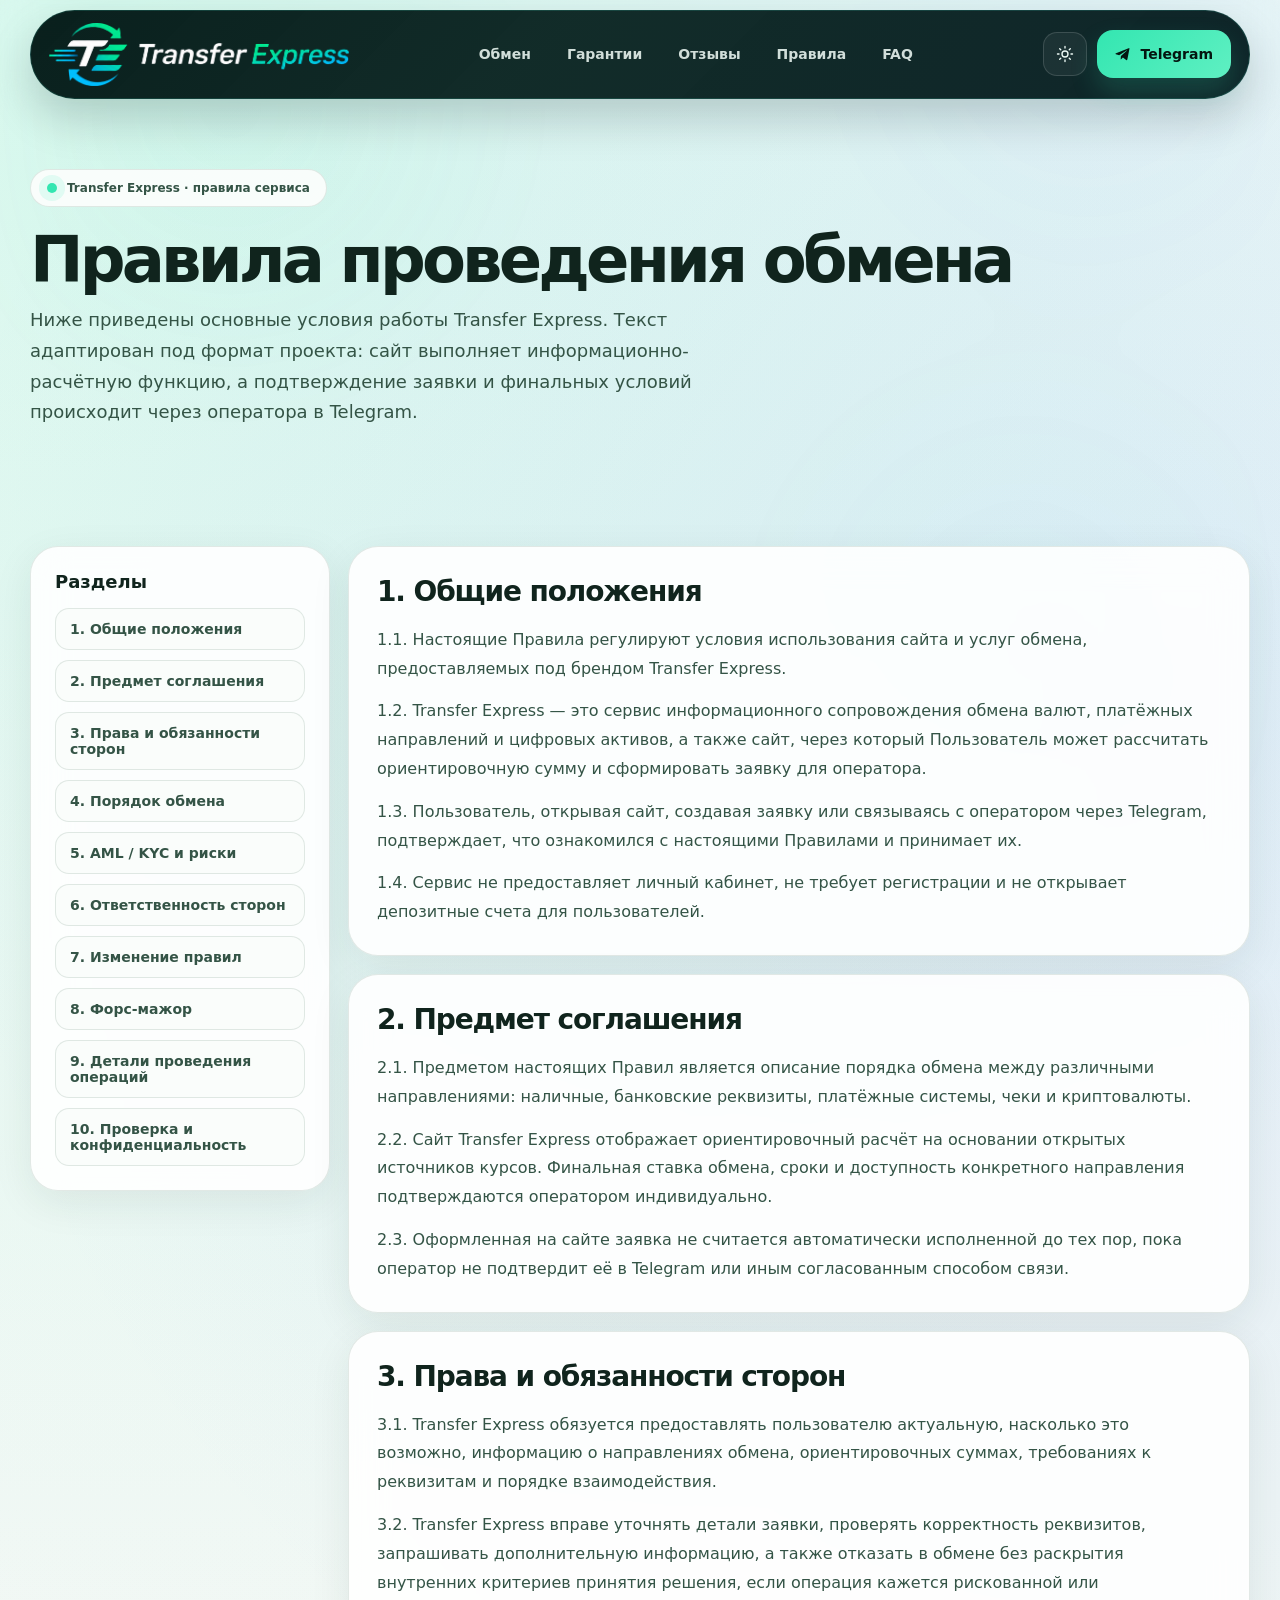
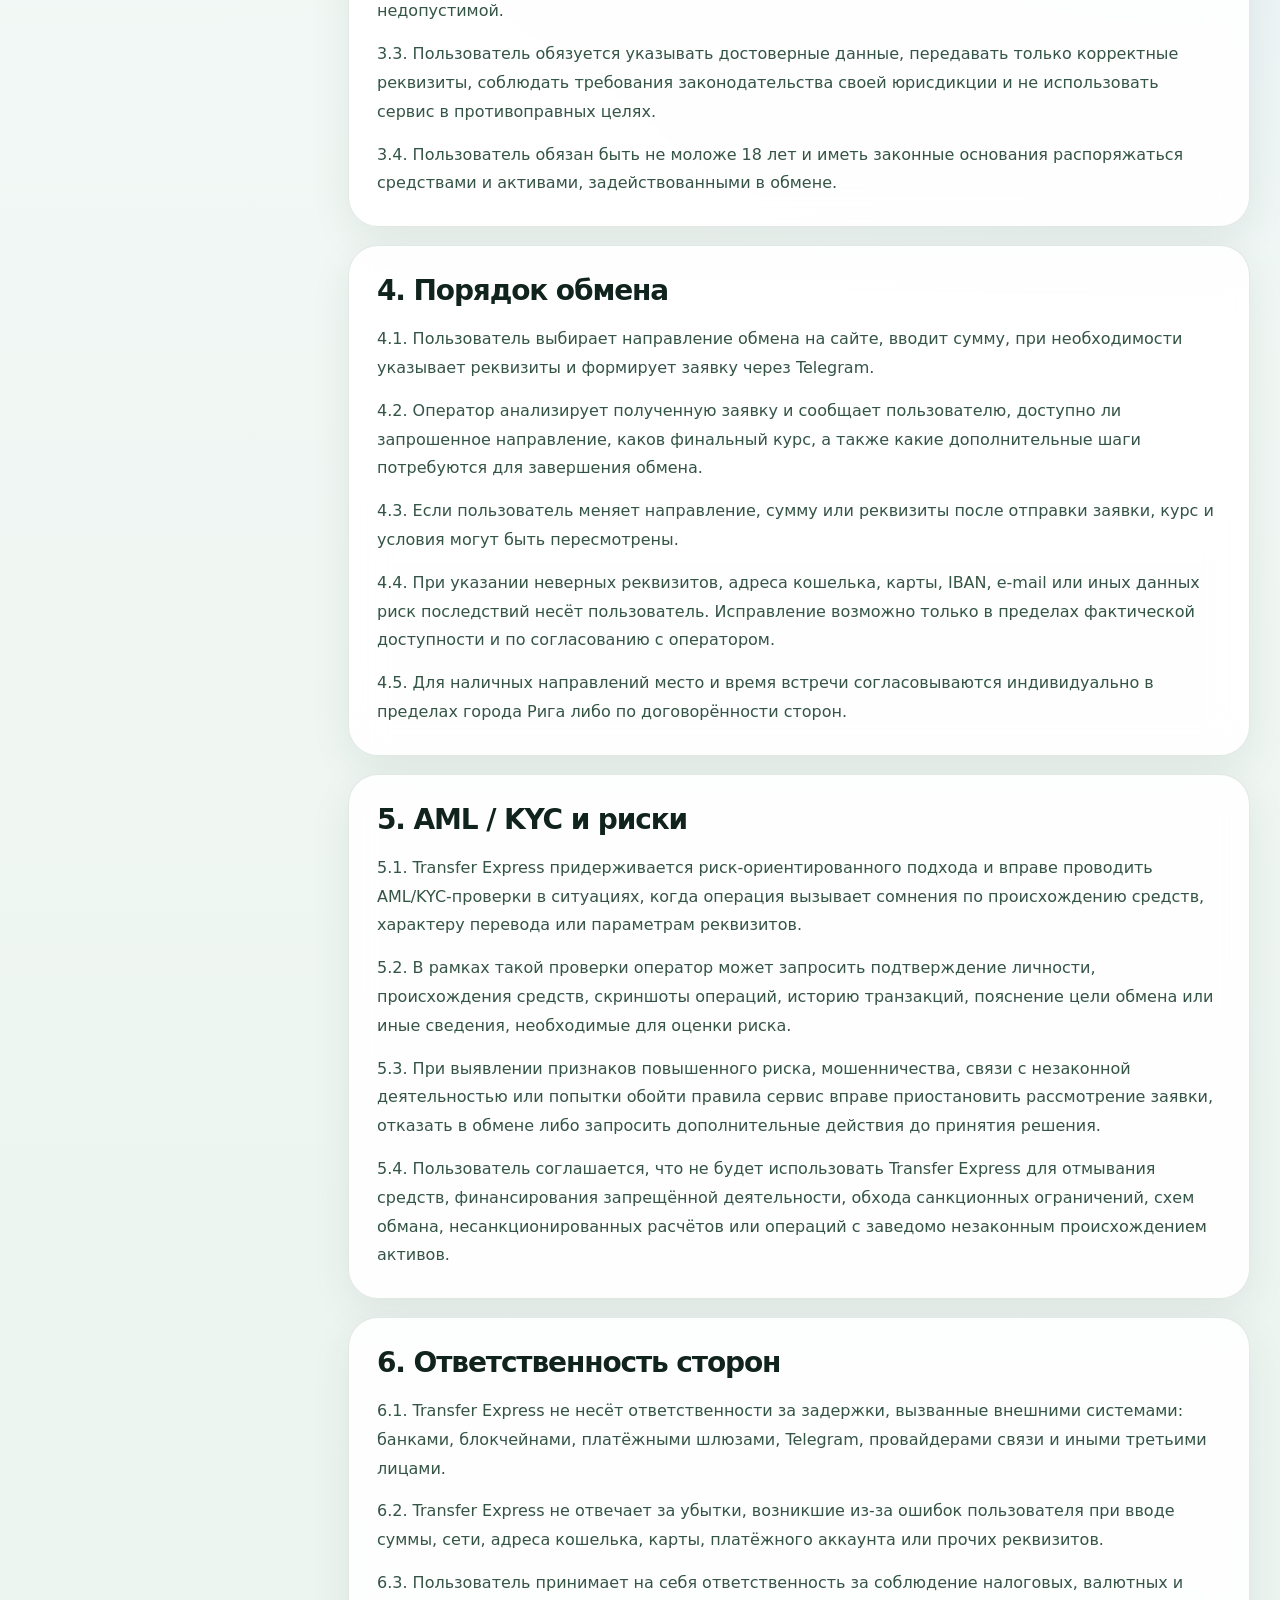
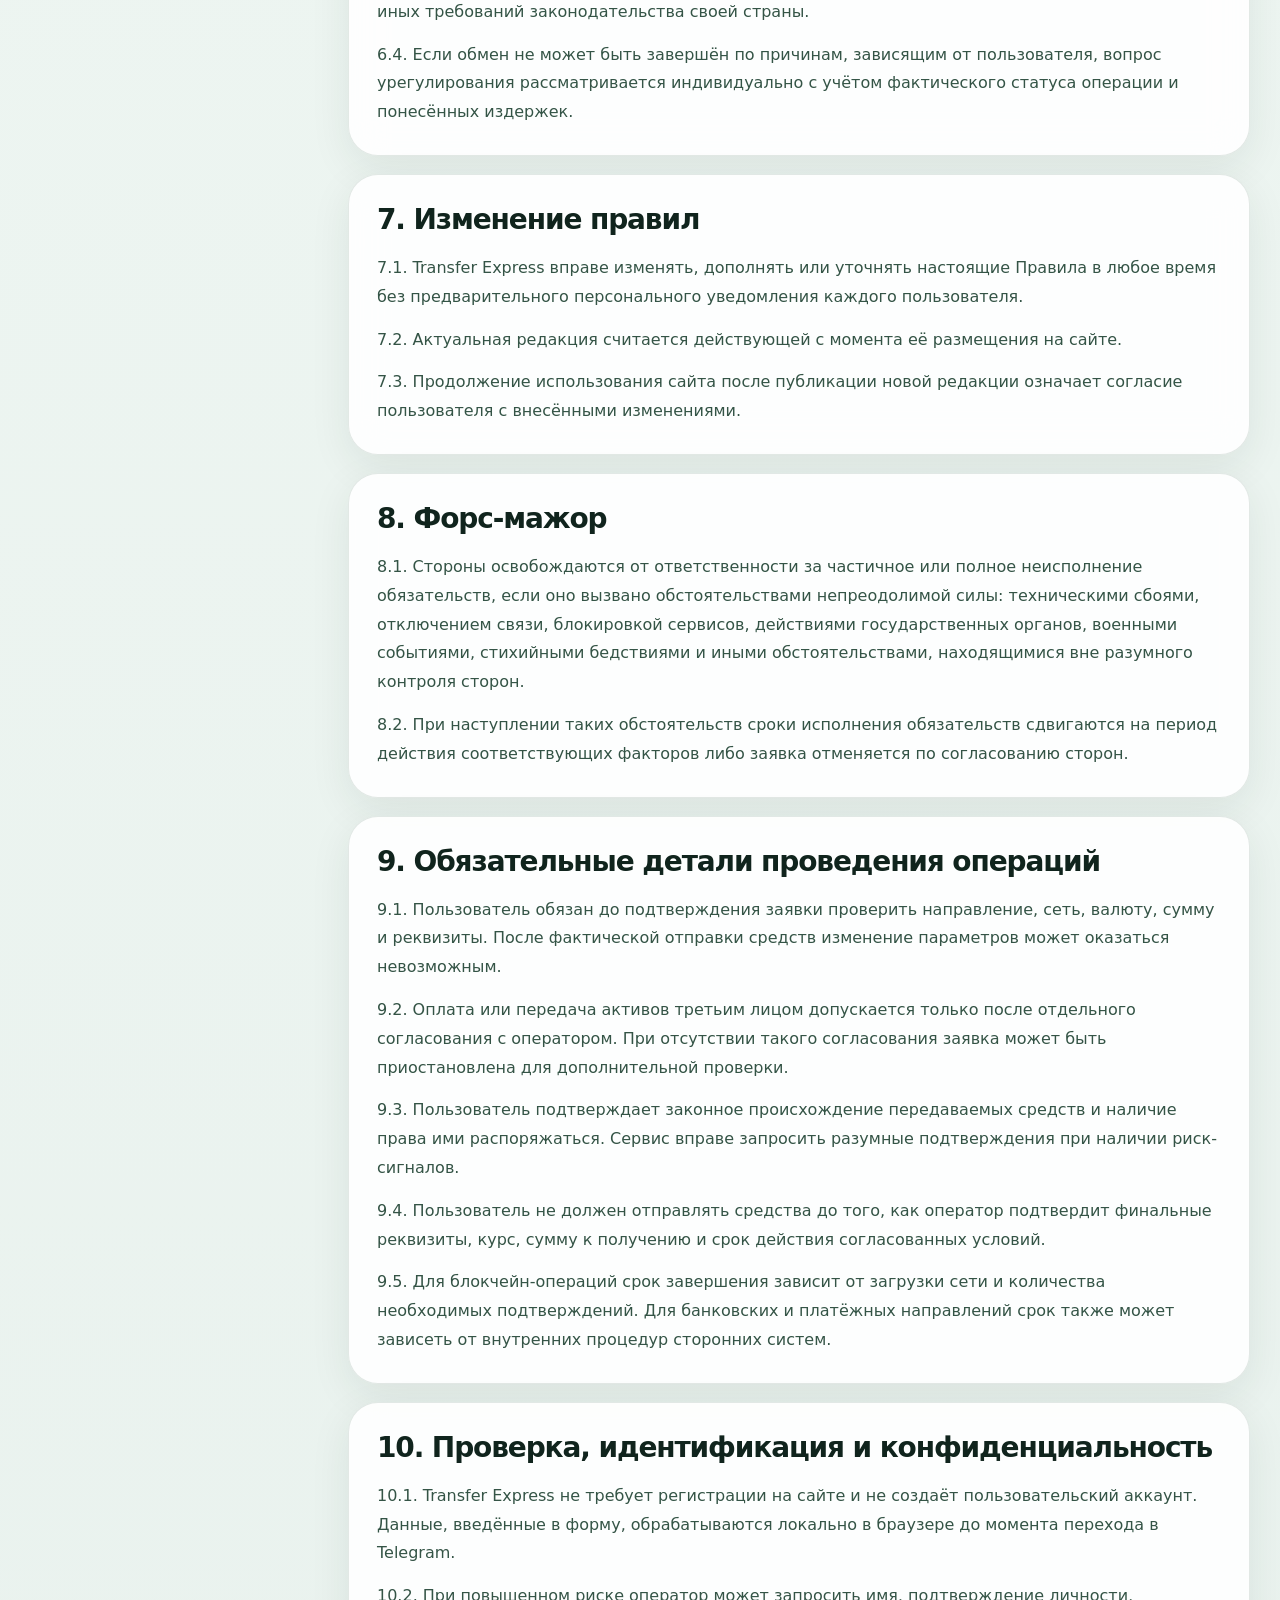
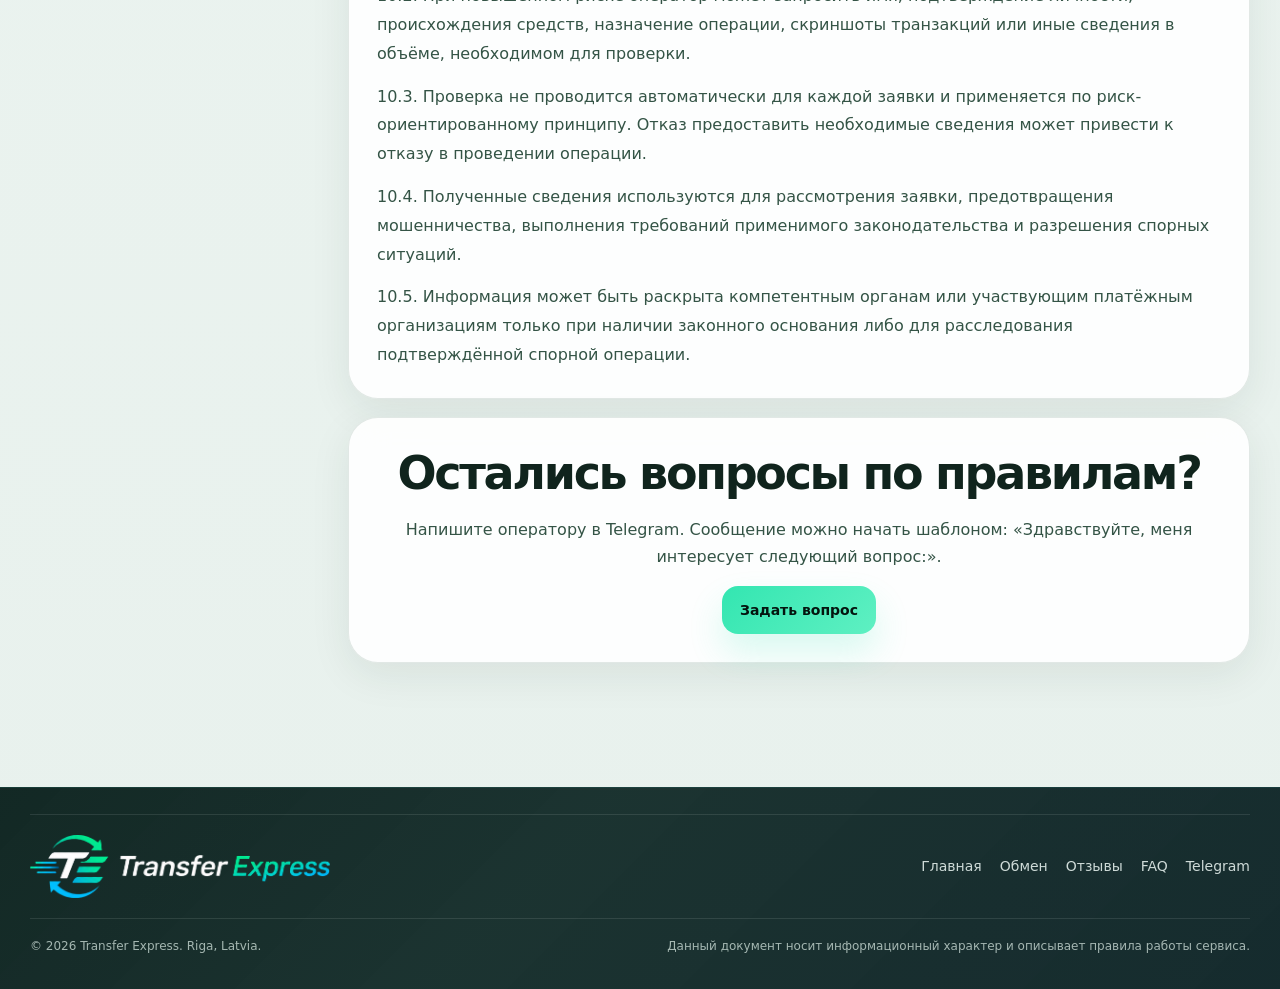
==== rules.html @ 0c38a1c6 "Add files via upload" ====
<!doctype html>
<html lang="ru" data-theme="dark">
<head>
  <meta charset="utf-8">
  <meta name="viewport" content="width=device-width, initial-scale=1, viewport-fit=cover">
  <meta name="theme-color" content="#08140f">
  <meta name="description" content="Правила сервиса Transfer Express — порядок обмена, права и обязанности сторон, AML/KYC и общие условия работы.">
  <title>Transfer Express — Правила сервиса</title>
  <link rel="icon" href="assets/transferlogo.png" type="image/png">
  <link rel="stylesheet" href="styles.css">
</head>
<body class="rules-page">
  <div class="ambient ambient-one" aria-hidden="true"></div>
  <div class="ambient ambient-two" aria-hidden="true"></div>
  <div class="noise" aria-hidden="true"></div>

  <header class="site-header scrolled" id="top">
    <div class="container header-inner">
      <a class="brand" href="index.html" aria-label="Transfer Express — на главную">
        <img class="brand-logo" src="assets/TransferExpress.png" alt="Transfer Express" width="300" height="63">
      </a>

      <nav class="desktop-nav" aria-label="Основная навигация">
        <a href="index.html#exchange">Обмен</a>
        <a href="index.html#guarantees">Гарантии</a>
        <a href="index.html#reviews">Отзывы</a>
        <a href="rules.html">Правила</a>
        <a href="index.html#faq">FAQ</a>
      </nav>

      <div class="header-actions">
        <button class="icon-button theme-toggle" type="button" aria-label="Переключить тему" title="Переключить тему">
          <svg class="sun-icon" viewBox="0 0 24 24" aria-hidden="true"><circle cx="12" cy="12" r="4"></circle><path d="M12 2v2M12 20v2M4.93 4.93l1.42 1.42M17.66 17.66l1.41 1.41M2 12h2M20 12h2M4.93 19.07l1.42-1.42M17.66 6.34l1.41-1.41"></path></svg>
          <svg class="moon-icon" viewBox="0 0 24 24" aria-hidden="true"><path d="M21 12.79A9 9 0 1 1 11.21 3 7 7 0 0 0 21 12.79z"></path></svg>
        </button>
        <a class="telegram-pill" href="https://t.me/transfer_express?text=%D0%97%D0%B4%D1%80%D0%B0%D0%B2%D1%81%D1%82%D0%B2%D1%83%D0%B9%D1%82%D0%B5%2C%20%D0%BC%D0%B5%D0%BD%D1%8F%20%D0%B8%D0%BD%D1%82%D0%B5%D1%80%D0%B5%D1%81%D1%83%D0%B5%D1%82%20%D1%81%D0%BB%D0%B5%D0%B4%D1%83%D1%8E%D1%89%D0%B8%D0%B9%20%D0%B2%D0%BE%D0%BF%D1%80%D0%BE%D1%81%3A" target="_blank" rel="noopener noreferrer">
          <svg viewBox="0 0 24 24" aria-hidden="true"><path d="M21.8 3.2 18.6 20c-.2 1.2-.9 1.5-1.8.9l-4.9-3.6-2.4 2.3c-.3.3-.5.5-1 .5l.4-5 9.1-8.2c.4-.4-.1-.6-.6-.2L6.2 13.8l-4.8-1.5c-1-.3-1.1-1 .2-1.5L20.4 3.5c.9-.3 1.6.2 1.4-.3z"></path></svg>
          Telegram
        </a>
      </div>
    </div>
  </header>

  <main class="rules-main">
    <section class="rules-hero">
      <div class="container reveal">
        <div class="eyebrow"><span class="live-dot"></span> Transfer Express · правила сервиса</div>
        <h1>Правила проведения обмена</h1>
        <p class="hero-lead rules-lead">Ниже приведены основные условия работы Transfer Express. Текст адаптирован под формат проекта: сайт выполняет информационно-расчётную функцию, а подтверждение заявки и финальных условий происходит через оператора в Telegram.</p>
      </div>
    </section>

    <section class="rules-sections">
      <div class="container rules-grid">
        <aside class="rules-sidebar reveal">
          <div class="rules-nav-card">
            <strong>Разделы</strong>
            <a href="#general">1. Общие положения</a>
            <a href="#subject">2. Предмет соглашения</a>
            <a href="#rights">3. Права и обязанности сторон</a>
            <a href="#exchange-order">4. Порядок обмена</a>
            <a href="#aml">5. AML / KYC и риски</a>
            <a href="#liability">6. Ответственность сторон</a>
            <a href="#changes">7. Изменение правил</a>
            <a href="#force">8. Форс-мажор</a>
            <a href="#transaction-details">9. Детали проведения операций</a>
            <a href="#privacy">10. Проверка и конфиденциальность</a>
          </div>
        </aside>

        <div class="rules-content reveal">
          <article class="rules-article" id="general">
            <h2>1. Общие положения</h2>
            <p>1.1. Настоящие Правила регулируют условия использования сайта и услуг обмена, предоставляемых под брендом Transfer Express.</p>
            <p>1.2. Transfer Express — это сервис информационного сопровождения обмена валют, платёжных направлений и цифровых активов, а также сайт, через который Пользователь может рассчитать ориентировочную сумму и сформировать заявку для оператора.</p>
            <p>1.3. Пользователь, открывая сайт, создавая заявку или связываясь с оператором через Telegram, подтверждает, что ознакомился с настоящими Правилами и принимает их.</p>
            <p>1.4. Сервис не предоставляет личный кабинет, не требует регистрации и не открывает депозитные счета для пользователей.</p>
          </article>

          <article class="rules-article" id="subject">
            <h2>2. Предмет соглашения</h2>
            <p>2.1. Предметом настоящих Правил является описание порядка обмена между различными направлениями: наличные, банковские реквизиты, платёжные системы, чеки и криптовалюты.</p>
            <p>2.2. Сайт Transfer Express отображает ориентировочный расчёт на основании открытых источников курсов. Финальная ставка обмена, сроки и доступность конкретного направления подтверждаются оператором индивидуально.</p>
            <p>2.3. Оформленная на сайте заявка не считается автоматически исполненной до тех пор, пока оператор не подтвердит её в Telegram или иным согласованным способом связи.</p>
          </article>

          <article class="rules-article" id="rights">
            <h2>3. Права и обязанности сторон</h2>
            <p>3.1. Transfer Express обязуется предоставлять пользователю актуальную, насколько это возможно, информацию о направлениях обмена, ориентировочных суммах, требованиях к реквизитам и порядке взаимодействия.</p>
            <p>3.2. Transfer Express вправе уточнять детали заявки, проверять корректность реквизитов, запрашивать дополнительную информацию, а также отказать в обмене без раскрытия внутренних критериев принятия решения, если операция кажется рискованной или недопустимой.</p>
            <p>3.3. Пользователь обязуется указывать достоверные данные, передавать только корректные реквизиты, соблюдать требования законодательства своей юрисдикции и не использовать сервис в противоправных целях.</p>
            <p>3.4. Пользователь обязан быть не моложе 18 лет и иметь законные основания распоряжаться средствами и активами, задействованными в обмене.</p>
          </article>

          <article class="rules-article" id="exchange-order">
            <h2>4. Порядок обмена</h2>
            <p>4.1. Пользователь выбирает направление обмена на сайте, вводит сумму, при необходимости указывает реквизиты и формирует заявку через Telegram.</p>
            <p>4.2. Оператор анализирует полученную заявку и сообщает пользователю, доступно ли запрошенное направление, каков финальный курс, а также какие дополнительные шаги потребуются для завершения обмена.</p>
            <p>4.3. Если пользователь меняет направление, сумму или реквизиты после отправки заявки, курс и условия могут быть пересмотрены.</p>
            <p>4.4. При указании неверных реквизитов, адреса кошелька, карты, IBAN, e-mail или иных данных риск последствий несёт пользователь. Исправление возможно только в пределах фактической доступности и по согласованию с оператором.</p>
            <p>4.5. Для наличных направлений место и время встречи согласовываются индивидуально в пределах города Рига либо по договорённости сторон.</p>
          </article>

          <article class="rules-article" id="aml">
            <h2>5. AML / KYC и риски</h2>
            <p>5.1. Transfer Express придерживается риск-ориентированного подхода и вправе проводить AML/KYC-проверки в ситуациях, когда операция вызывает сомнения по происхождению средств, характеру перевода или параметрам реквизитов.</p>
            <p>5.2. В рамках такой проверки оператор может запросить подтверждение личности, происхождения средств, скриншоты операций, историю транзакций, пояснение цели обмена или иные сведения, необходимые для оценки риска.</p>
            <p>5.3. При выявлении признаков повышенного риска, мошенничества, связи с незаконной деятельностью или попытки обойти правила сервис вправе приостановить рассмотрение заявки, отказать в обмене либо запросить дополнительные действия до принятия решения.</p>
            <p>5.4. Пользователь соглашается, что не будет использовать Transfer Express для отмывания средств, финансирования запрещённой деятельности, обхода санкционных ограничений, схем обмана, несанкционированных расчётов или операций с заведомо незаконным происхождением активов.</p>
          </article>

          <article class="rules-article" id="liability">
            <h2>6. Ответственность сторон</h2>
            <p>6.1. Transfer Express не несёт ответственности за задержки, вызванные внешними системами: банками, блокчейнами, платёжными шлюзами, Telegram, провайдерами связи и иными третьими лицами.</p>
            <p>6.2. Transfer Express не отвечает за убытки, возникшие из-за ошибок пользователя при вводе суммы, сети, адреса кошелька, карты, платёжного аккаунта или прочих реквизитов.</p>
            <p>6.3. Пользователь принимает на себя ответственность за соблюдение налоговых, валютных и иных требований законодательства своей страны.</p>
            <p>6.4. Если обмен не может быть завершён по причинам, зависящим от пользователя, вопрос урегулирования рассматривается индивидуально с учётом фактического статуса операции и понесённых издержек.</p>
          </article>

          <article class="rules-article" id="changes">
            <h2>7. Изменение правил</h2>
            <p>7.1. Transfer Express вправе изменять, дополнять или уточнять настоящие Правила в любое время без предварительного персонального уведомления каждого пользователя.</p>
            <p>7.2. Актуальная редакция считается действующей с момента её размещения на сайте.</p>
            <p>7.3. Продолжение использования сайта после публикации новой редакции означает согласие пользователя с внесёнными изменениями.</p>
          </article>

          <article class="rules-article" id="force">
            <h2>8. Форс-мажор</h2>
            <p>8.1. Стороны освобождаются от ответственности за частичное или полное неисполнение обязательств, если оно вызвано обстоятельствами непреодолимой силы: техническими сбоями, отключением связи, блокировкой сервисов, действиями государственных органов, военными событиями, стихийными бедствиями и иными обстоятельствами, находящимися вне разумного контроля сторон.</p>
            <p>8.2. При наступлении таких обстоятельств сроки исполнения обязательств сдвигаются на период действия соответствующих факторов либо заявка отменяется по согласованию сторон.</p>
          </article>


          <article class="rules-article" id="transaction-details">
            <h2>9. Обязательные детали проведения операций</h2>
            <p>9.1. Пользователь обязан до подтверждения заявки проверить направление, сеть, валюту, сумму и реквизиты. После фактической отправки средств изменение параметров может оказаться невозможным.</p>
            <p>9.2. Оплата или передача активов третьим лицом допускается только после отдельного согласования с оператором. При отсутствии такого согласования заявка может быть приостановлена для дополнительной проверки.</p>
            <p>9.3. Пользователь подтверждает законное происхождение передаваемых средств и наличие права ими распоряжаться. Сервис вправе запросить разумные подтверждения при наличии риск-сигналов.</p>
            <p>9.4. Пользователь не должен отправлять средства до того, как оператор подтвердит финальные реквизиты, курс, сумму к получению и срок действия согласованных условий.</p>
            <p>9.5. Для блокчейн-операций срок завершения зависит от загрузки сети и количества необходимых подтверждений. Для банковских и платёжных направлений срок также может зависеть от внутренних процедур сторонних систем.</p>
          </article>

          <article class="rules-article" id="privacy">
            <h2>10. Проверка, идентификация и конфиденциальность</h2>
            <p>10.1. Transfer Express не требует регистрации на сайте и не создаёт пользовательский аккаунт. Данные, введённые в форму, обрабатываются локально в браузере до момента перехода в Telegram.</p>
            <p>10.2. При повышенном риске оператор может запросить имя, подтверждение личности, происхождения средств, назначение операции, скриншоты транзакций или иные сведения в объёме, необходимом для проверки.</p>
            <p>10.3. Проверка не проводится автоматически для каждой заявки и применяется по риск-ориентированному принципу. Отказ предоставить необходимые сведения может привести к отказу в проведении операции.</p>
            <p>10.4. Полученные сведения используются для рассмотрения заявки, предотвращения мошенничества, выполнения требований применимого законодательства и разрешения спорных ситуаций.</p>
            <p>10.5. Информация может быть раскрыта компетентным органам или участвующим платёжным организациям только при наличии законного основания либо для расследования подтверждённой спорной операции.</p>
          </article>

          <div class="rules-cta">
            <h3>Остались вопросы по правилам?</h3>
            <p>Напишите оператору в Telegram. Сообщение можно начать шаблоном: «Здравствуйте, меня интересует следующий вопрос:».</p>
            <a class="button button-primary" href="https://t.me/transfer_express?text=%D0%97%D0%B4%D1%80%D0%B0%D0%B2%D1%81%D1%82%D0%B2%D1%83%D0%B9%D1%82%D0%B5%2C%20%D0%BC%D0%B5%D0%BD%D1%8F%20%D0%B8%D0%BD%D1%82%D0%B5%D1%80%D0%B5%D1%81%D1%83%D0%B5%D1%82%20%D1%81%D0%BB%D0%B5%D0%B4%D1%83%D1%8E%D1%89%D0%B8%D0%B9%20%D0%B2%D0%BE%D0%BF%D1%80%D0%BE%D1%81%3A" target="_blank" rel="noopener noreferrer">Задать вопрос</a>
          </div>
        </div>
      </div>
    </section>
  </main>

  <footer class="site-footer">
    <div class="container footer-top">
      <a class="brand" href="index.html">
        <img class="brand-logo" src="assets/TransferExpress.png" alt="Transfer Express" width="300" height="63">
      </a>
      <div class="footer-links">
        <a href="index.html">Главная</a>
        <a href="index.html#exchange">Обмен</a>
        <a href="index.html#reviews">Отзывы</a>
        <a href="index.html#faq">FAQ</a>
        <a href="https://t.me/transfer_express" target="_blank" rel="noopener noreferrer">Telegram</a>
      </div>
    </div>
    <div class="container footer-bottom">
      <p>© <span id="currentYear"></span> Transfer Express. Riga, Latvia.</p>
      <p>Данный документ носит информационный характер и описывает правила работы сервиса.</p>
    </div>
  </footer>

  <script>
    (function () {
      const root = document.documentElement;
      const toggle = document.querySelector('.theme-toggle');
      const meta = document.querySelector('meta[name="theme-color"]');
      const yearEl = document.getElementById('currentYear');
      if (yearEl) yearEl.textContent = String(new Date().getFullYear());
      function applyTheme(theme) {
        root.dataset.theme = theme;
        try { localStorage.setItem('transfer-express-theme', theme); } catch (_) {}
        if (meta) meta.setAttribute('content', theme === 'light' ? '#eef5f1' : '#08140f');
      }
      let saved = null;
      try { saved = localStorage.getItem('transfer-express-theme'); } catch (_) {}
      const preferred = window.matchMedia('(prefers-color-scheme: light)').matches ? 'light' : 'dark';
      applyTheme(saved || preferred);
      if (toggle) toggle.addEventListener('click', () => applyTheme(root.dataset.theme === 'dark' ? 'light' : 'dark'));
      const revealItems = document.querySelectorAll('.reveal');
      if (window.matchMedia('(max-width: 980px)').matches) {
        revealItems.forEach(el => el.classList.add('visible'));
      }
      if (!('IntersectionObserver' in window)) {
        revealItems.forEach(el => el.classList.add('visible'));
      } else {
        const observer = new IntersectionObserver(entries => {
          entries.forEach(entry => {
            if (entry.isIntersecting) {
              entry.target.classList.add('visible');
              observer.unobserve(entry.target);
            }
          });
        }, { threshold: 0.08, rootMargin: '0px 0px -50px' });
        revealItems.forEach(el => observer.observe(el));
      }
    }());
  </script>
</body>
</html>
---- styles.css ----
:root {
  --bg: #08140f;
  --bg-elevated: rgba(10, 29, 23, .78);
  --surface: rgba(9, 25, 19, .72);
  --surface-soft: rgba(12, 31, 24, .82);
  --surface-solid: #0d211b;
  --surface-hover: rgba(17, 41, 31, .94);
  --text: #f4fff8;
  --text-soft: #c7ddd2;
  --text-muted: #87a697;
  --line: rgba(123, 177, 151, .15);
  --line-strong: rgba(123, 177, 151, .28);
  --accent: #33e6b1;
  --accent-strong: #20c896;
  --accent-soft: rgba(51, 230, 177, .12);
  --accent-rgb: 51, 230, 177;
  --warning: #f3b562;
  --danger: #ff6c75;
  --telegram: #2da5e1;
  --shadow-soft: 0 18px 60px rgba(0, 0, 0, .25);
  --shadow-strong: 0 28px 80px rgba(0, 0, 0, .34);
  --radius: 22px;
  --radius-lg: 30px;
  --radius-xl: 40px;
  --container: 1220px;
  --font: Inter, ui-sans-serif, system-ui, -apple-system, BlinkMacSystemFont, "Segoe UI", sans-serif;
}

html[data-theme="light"] {
  --bg: #eef5f1;
  --bg-elevated: rgba(255, 255, 255, .88);
  --surface: rgba(255, 255, 255, .9);
  --surface-soft: rgba(250, 253, 251, .96);
  --surface-solid: #ffffff;
  --surface-hover: #ffffff;
  --text: #10241d;
  --text-soft: #345446;
  --text-muted: #5f7d70;
  --line: rgba(44, 83, 66, .13);
  --line-strong: rgba(44, 83, 66, .24);
  --accent-soft: rgba(51, 230, 177, .1);
  --shadow-soft: 0 12px 40px rgba(28, 53, 44, .08);
  --shadow-strong: 0 22px 54px rgba(28, 53, 44, .12);
}

* { box-sizing: border-box; }
html { scroll-behavior: smooth; }
body {
  margin: 0;
  color: var(--text);
  background: radial-gradient(circle at top left, rgba(var(--accent-rgb), .12), transparent 28%), radial-gradient(circle at bottom right, rgba(var(--accent-rgb), .08), transparent 26%), var(--bg);
  font-family: var(--font);
  text-rendering: optimizeLegibility;
  -webkit-font-smoothing: antialiased;
}
a { color: inherit; text-decoration: none; }
button, input, textarea { font: inherit; }
button { cursor: pointer; }
img { display: block; max-width: 100%; }
svg { display: block; }

.container { width: min(var(--container), calc(100% - 36px)); margin: 0 auto; }
.sr-only { position: absolute; width: 1px; height: 1px; margin: -1px; padding: 0; overflow: hidden; white-space: nowrap; border: 0; clip: rect(0,0,0,0); }

.ambient,
.noise {
  position: fixed;
  inset: 0;
  pointer-events: none;
  z-index: -3;
}
.ambient-one {
  background: radial-gradient(circle at 18% 12%, rgba(var(--accent-rgb), .2), transparent 25%);
  filter: blur(40px);
}
.ambient-two {
  background: radial-gradient(circle at 85% 4%, rgba(70, 103, 255, .16), transparent 22%), radial-gradient(circle at 80% 70%, rgba(var(--accent-rgb), .1), transparent 30%);
  filter: blur(32px);
}
.noise {
  z-index: -2;
  opacity: .2;
  background-image: radial-gradient(circle at 1px 1px, rgba(255,255,255,.05) 1px, transparent 0);
  background-size: 10px 10px;
  mix-blend-mode: overlay;
}

.site-header {
  position: sticky;
  top: 0;
  z-index: 40;
  padding: 14px 0;
  transition: padding .2s ease, background .2s ease, border-color .2s ease, box-shadow .2s ease;
}
.site-header.scrolled,
.site-header:has(+ main) {
  backdrop-filter: blur(16px);
}
.site-header.scrolled {
  padding: 10px 0;
}
.header-inner {
  display: flex;
  align-items: center;
  justify-content: space-between;
  gap: 22px;
  padding: 12px 18px;
  border: 1px solid var(--line);
  border-radius: 999px;
  background: var(--bg-elevated);
  box-shadow: var(--shadow-soft);
}
.brand {
  min-width: 0;
  display: inline-flex;
  align-items: center;
  flex-shrink: 0;
  border-radius: 18px;
}
.brand-logo {
  display: block;
  width: clamp(190px, 25vw, 300px);
  height: auto;
  filter: none;
  border-radius: 14px;
}
html[data-theme="light"] .brand {
  padding: 8px 12px;
  background: linear-gradient(180deg, rgba(9, 25, 35, .96), rgba(7, 21, 30, .92));
  border: 1px solid rgba(20, 197, 255, .12);
  box-shadow: 0 10px 24px rgba(8, 24, 32, .14);
}

.desktop-nav {
  display: inline-flex;
  align-items: center;
  gap: 8px;
}
.desktop-nav a {
  padding: 10px 14px;
  color: var(--text-soft);
  font-size: 14px;
  font-weight: 650;
  border-radius: 999px;
  transition: background .2s ease, color .2s ease;
}
.desktop-nav a:hover { background: var(--surface-hover); color: var(--text); }
.header-actions { display: inline-flex; align-items: center; gap: 10px; }
.icon-button,
.theme-toggle {
  width: 44px;
  height: 44px;
  display: grid;
  place-items: center;
  color: var(--text-soft);
  border: 1px solid var(--line);
  border-radius: 14px;
  background: var(--surface-soft);
  transition: transform .2s ease, background .2s ease, border-color .2s ease;
}
.icon-button:hover,
.theme-toggle:hover { transform: translateY(-1px); background: var(--surface-hover); border-color: var(--line-strong); }
.theme-toggle svg { width: 18px; height: 18px; fill: none; stroke: currentColor; stroke-width: 1.8; stroke-linecap: round; stroke-linejoin: round; }
html[data-theme="dark"] .sun-icon,
html[data-theme="light"] .moon-icon { display: none; }
.telegram-pill,
.button {
  display: inline-flex;
  align-items: center;
  justify-content: center;
  gap: 10px;
  min-height: 48px;
  padding: 0 18px;
  border-radius: 16px;
  font-size: 14px;
  font-weight: 750;
  transition: transform .2s ease, box-shadow .2s ease, background .2s ease, border-color .2s ease;
}
.telegram-pill {
  color: #041610;
  background: linear-gradient(135deg, var(--accent), #5ff0c2);
  box-shadow: 0 14px 28px rgba(var(--accent-rgb), .18);
}
.telegram-pill:hover,
.button:hover { transform: translateY(-2px); }
.telegram-pill svg,
.button svg { width: 16px; height: 16px; fill: none; stroke: currentColor; stroke-width: 2; stroke-linecap: round; stroke-linejoin: round; }
.telegram-pill svg { fill: currentColor; stroke: none; }
.button-primary {
  color: #04150f;
  background: linear-gradient(135deg, var(--accent), #5ff0c2);
  box-shadow: 0 18px 34px rgba(var(--accent-rgb), .18);
}
.button-ghost {
  color: var(--text);
  border: 1px solid var(--line);
  background: var(--surface-soft);
}
.button-light {
  color: #04150f;
  border: 0;
  background: #ffffff;
}

.hero { padding: 50px 0 30px; }
.hero-grid {
  display: grid;
  grid-template-columns: 1.05fr .95fr;
  gap: 28px;
  align-items: center;
}
.hero-copy,
.rate-preview,
.exchange-shell,
.rules-teaser-card,
.cta-card,
.rules-nav-card,
.rules-article,
.rules-cta,
.guarantees-copy,
.logo-card,
.mini-badge {
  border: 1px solid var(--line);
  background: var(--surface);
  backdrop-filter: blur(18px);
  box-shadow: var(--shadow-soft);
}
.hero-copy {
  padding: 34px;
  border-radius: var(--radius-xl);
}
.eyebrow {
  width: max-content;
  max-width: 100%;
  display: inline-flex;
  align-items: center;
  gap: 10px;
  min-height: 38px;
  padding: 0 16px;
  color: var(--text-soft);
  border: 1px solid var(--line);
  border-radius: 999px;
  background: var(--surface-soft);
  font-size: 12px;
  font-weight: 700;
}
.live-dot {
  width: 10px;
  height: 10px;
  border-radius: 50%;
  background: var(--accent);
  box-shadow: 0 0 0 8px rgba(var(--accent-rgb), .12);
}
.hero h1,
.rules-hero h1 {
  margin: 22px 0 14px;
  font-size: clamp(40px, 5vw, 68px);
  line-height: .98;
  letter-spacing: -.06em;
}
.hero h1 span,
.rules-hero h1 span { color: var(--accent); }
.hero-lead,
.rules-lead {
  max-width: 720px;
  margin: 0;
  color: var(--text-soft);
  font-size: 18px;
  line-height: 1.65;
}
.hero-actions { display: flex; flex-wrap: wrap; gap: 12px; margin-top: 28px; }
.trust-row {
  display: grid;
  grid-template-columns: repeat(3, 1fr);
  gap: 14px;
  margin-top: 30px;
}
.trust-item {
  min-height: 112px;
  display: flex;
  align-items: center;
  gap: 14px;
  padding: 18px;
  border: 1px solid var(--line);
  border-radius: 22px;
  background: var(--surface-soft);
}
.trust-item svg {
  width: 22px;
  height: 22px;
  flex: none;
  color: var(--accent);
  fill: none;
  stroke: currentColor;
  stroke-width: 1.8;
  stroke-linecap: round;
  stroke-linejoin: round;
}
.trust-item strong { display: block; font-size: 15px; }
.trust-item small { display: block; margin-top: 4px; color: var(--text-muted); font-size: 12px; line-height: 1.45; }

.rate-preview {
  position: relative;
  padding: 28px;
  overflow: hidden;
  border-radius: var(--radius-xl);
}
.preview-orbit {
  position: absolute;
  inset: -110px auto auto -50px;
  width: 260px;
  height: 260px;
  border-radius: 50%;
  border: 1px solid rgba(var(--accent-rgb), .18);
  background: radial-gradient(circle at center, rgba(var(--accent-rgb), .12), transparent 60%);
}
.preview-head,
.preview-rate,
.preview-pair,
.preview-meta { position: relative; z-index: 1; }
.preview-head {
  display: flex;
  align-items: center;
  justify-content: space-between;
  gap: 12px;
}
.preview-head > span:first-child { font-size: 12px; color: var(--text-soft); font-weight: 750; }
.api-status {
  display: inline-flex;
  align-items: center;
  gap: 8px;
  min-height: 32px;
  padding: 0 12px;
  border-radius: 999px;
  background: rgba(255,255,255,.04);
  border: 1px solid var(--line);
  font-size: 11px;
  font-weight: 800;
}
.api-status i {
  width: 8px;
  height: 8px;
  border-radius: 50%;
  background: var(--warning);
  box-shadow: 0 0 0 6px rgba(243, 181, 98, .12);
}
.api-status[data-status="online"] i { background: var(--accent); box-shadow: 0 0 0 6px rgba(var(--accent-rgb), .12); }
.api-status[data-status="offline"] i { background: var(--danger); box-shadow: 0 0 0 6px rgba(255, 108, 117, .12); }
.preview-pair {
  display: flex;
  align-items: center;
  gap: 12px;
  margin-top: 24px;
}
.mini-asset {
  min-height: 42px;
  display: inline-flex;
  align-items: center;
  padding: 0 14px;
  border: 1px solid var(--line);
  border-radius: 14px;
  background: var(--surface-soft);
  font-size: 13px;
  font-weight: 700;
}
.preview-pair svg,
.preview-rate svg { width: 18px; height: 18px; color: var(--accent); fill: none; stroke: currentColor; stroke-width: 1.8; stroke-linecap: round; stroke-linejoin: round; }
.preview-rate {
  display: flex;
  align-items: baseline;
  gap: 10px;
  margin-top: 22px;
}
.preview-rate span { color: var(--text-soft); font-size: 16px; }
.preview-rate strong { font-size: clamp(22px, 4vw, 34px); letter-spacing: -.05em; }
.preview-chart {
  position: relative;
  z-index: 1;
  height: 152px;
  margin-top: 24px;
  color: var(--accent);
  border-radius: 24px;
  background: linear-gradient(180deg, rgba(var(--accent-rgb), .08), transparent);
  overflow: hidden;
}
.preview-chart svg { width: 100%; height: 100%; }
.chart-area { fill: url(#chartFill); }
.chart-line { fill: none; stroke: currentColor; stroke-width: 4; stroke-linecap: round; }
.preview-meta {
  display: grid;
  grid-template-columns: repeat(3, 1fr);
  gap: 12px;
  margin-top: 18px;
}
.preview-meta div {
  padding: 14px;
  border: 1px solid var(--line);
  border-radius: 18px;
  background: var(--surface-soft);
}
.preview-meta span,
.preview-meta strong { display: block; }
.preview-meta span { color: var(--text-muted); font-size: 10px; text-transform: uppercase; letter-spacing: .08em; }
.preview-meta strong { margin-top: 6px; font-size: 13px; line-height: 1.4; }
.preview-note { position: relative; z-index: 1; margin: 18px 0 0; color: var(--text-muted); font-size: 12px; line-height: 1.6; }

.section-heading {
  display: flex;
  align-items: end;
  justify-content: space-between;
  gap: 30px;
}
.section-heading.centered,
.compact-heading {
  display: block;
  text-align: center;
}
.section-kicker {
  display: inline-block;
  margin-bottom: 10px;
  color: var(--accent);
  font-size: 12px;
  font-weight: 850;
  letter-spacing: .14em;
  text-transform: uppercase;
}
.section-heading h2,
.rules-teaser-card h2,
.faq-intro h2,
.cta-card h2,
.guarantees-copy h3,
.rules-cta h3 { margin: 0; font-size: clamp(30px, 4vw, 46px); letter-spacing: -.05em; }
.section-heading p,
.faq-intro p,
.cta-card p,
.guarantees-copy p,
.rules-teaser-card p,
.rules-page .hero-lead { color: var(--text-soft); line-height: 1.7; }

.exchange-section,
.process-section,
.guarantees-section,
.rules-teaser-section,
.faq-section,
.cta-section,
.rules-sections { padding: 100px 0; }
.exchange-shell {
  display: grid;
  grid-template-columns: 1.1fr .78fr;
  gap: 0;
  margin-top: 40px;
  overflow: hidden;
  border-radius: 34px;
}
.exchange-main { padding: 30px; }
.selector-layout,
.amount-grid,
.details-grid,
.request-fields,
.guarantees-layout,
.rules-grid,
.process-grid { display: grid; gap: 18px; }
.selector-layout { grid-template-columns: 1fr auto 1fr; align-items: stretch; }
.amount-grid { grid-template-columns: 1fr 1fr; margin-top: 18px; }
.details-grid { grid-template-columns: 1fr 1fr; margin-top: 18px; }
.request-fields { grid-template-columns: 1fr 1fr; }
.currency-card,
.detail-card,
.request-panel { border: 1px solid var(--line); border-radius: 28px; background: var(--surface-soft); }
.currency-card { padding: 22px; }
.selector-card { padding: 20px; }
.currency-head {
  display: flex;
  align-items: center;
  gap: 14px;
  margin-bottom: 16px;
}
.compact-head { margin-bottom: 14px; }
.step-number {
  width: 40px;
  height: 40px;
  display: grid;
  place-items: center;
  flex: none;
  color: var(--accent);
  border-radius: 14px;
  border: 1px solid rgba(var(--accent-rgb), .2);
  background: rgba(var(--accent-rgb), .08);
  font-size: 14px;
  font-weight: 900;
}
.currency-head small { color: var(--text-muted); font-size: 11px; text-transform: uppercase; letter-spacing: .08em; }
.currency-head h3 { margin: 4px 0 0; font-size: 19px; letter-spacing: -.03em; }
.asset-picker {
  width: 100%;
  min-height: 88px;
  display: flex;
  align-items: center;
  gap: 16px;
  padding: 16px 18px;
  color: var(--text);
  border: 1px solid var(--line);
  border-radius: 22px;
  background: color-mix(in srgb, var(--surface-solid) 82%, transparent);
  transition: transform .2s ease, border-color .2s ease, background .2s ease;
}
.asset-picker:hover { transform: translateY(-2px); border-color: rgba(var(--accent-rgb), .28); background: var(--surface-hover); }
.asset-picker svg { width: 18px; height: 18px; margin-left: auto; color: var(--text-muted); fill: none; stroke: currentColor; stroke-width: 1.8; stroke-linecap: round; stroke-linejoin: round; }
.asset-picker-icon,
.coin,
.asset-item-icon {
  width: 50px;
  height: 50px;
  display: grid;
  place-items: center;
  flex: none;
  color: #04261a;
  border-radius: 16px;
  background: linear-gradient(135deg, var(--accent), #6ef3c8);
  font-size: 20px;
  font-weight: 900;
}
.asset-picker-copy { min-width: 0; display: flex; flex-direction: column; align-items: start; }
.asset-picker-copy strong { font-size: 16px; }
.asset-picker-copy small { margin-top: 4px; color: var(--text-muted); font-size: 12px; text-align: left; }

.swap-divider { display: grid; place-items: center; }
.swap-button {
  width: 62px;
  height: 62px;
  display: grid;
  place-items: center;
  border: 1px solid rgba(var(--accent-rgb), .24);
  border-radius: 22px;
  background: linear-gradient(135deg, rgba(var(--accent-rgb), .08), rgba(var(--accent-rgb), .15));
  box-shadow: inset 0 1px 0 rgba(255,255,255,.05);
}
.swap-button span {
  width: 40px;
  height: 40px;
  display: grid;
  place-items: center;
  border-radius: 14px;
  background: rgba(var(--accent-rgb), .14);
}
.swap-button svg { width: 20px; height: 20px; color: var(--accent); fill: none; stroke: currentColor; stroke-width: 1.8; stroke-linecap: round; stroke-linejoin: round; }
.amount-field {
  min-height: 90px;
  display: flex;
  align-items: center;
  gap: 14px;
  padding: 0 18px;
  border: 1px solid var(--line);
  border-radius: 22px;
  background: color-mix(in srgb, var(--surface-solid) 82%, transparent);
}
.amount-field input,
.amount-field output {
  flex: 1;
  min-width: 0;
  color: var(--text);
  font-size: clamp(24px, 4vw, 42px);
  letter-spacing: -.05em;
  border: 0;
  outline: 0;
  background: transparent;
}
.amount-field output { display: block; overflow: hidden; text-overflow: ellipsis; white-space: nowrap; }
.amount-field input::placeholder { color: var(--text-muted); }
.currency-chip {
  min-height: 56px;
  display: inline-flex;
  align-items: center;
  gap: 12px;
  padding: 0 14px;
  border: 1px solid var(--line);
  border-radius: 18px;
  background: var(--surface-soft);
}
.currency-chip strong { display: block; font-size: 14px; }
.currency-chip small { display: block; margin-top: 2px; color: var(--text-muted); font-size: 11px; }
.field-meta {
  display: flex;
  align-items: center;
  justify-content: space-between;
  gap: 16px;
  margin-top: 12px;
  color: var(--text-muted);
  font-size: 12px;
}
.quick-amounts { display: flex; align-items: center; gap: 8px; }
.text-button {
  min-height: 32px;
  padding: 0 12px;
  color: var(--text-soft);
  border: 1px solid var(--line);
  border-radius: 999px;
  background: transparent;
  font-size: 11px;
  font-weight: 750;
}
.text-button:hover { background: var(--surface-hover); border-color: var(--line-strong); }
.network-badge {
  display: inline-flex;
  align-items: center;
  gap: 8px;
  min-height: 32px;
  padding: 0 12px;
  color: var(--text-soft);
  border-radius: 999px;
  background: rgba(var(--accent-rgb), .08);
  font-size: 11px;
  font-weight: 800;
}
.network-badge i { width: 8px; height: 8px; border-radius: 50%; background: var(--accent); box-shadow: 0 0 0 6px rgba(var(--accent-rgb), .1); }
.rate-strip {
  display: grid;
  grid-template-columns: 1fr 1fr auto;
  align-items: center;
  gap: 20px;
  margin-top: 18px;
  padding: 18px;
  border: 1px solid var(--line);
  border-radius: 22px;
  background: var(--surface-soft);
}
.rate-strip div span,
.rate-strip div strong { display: block; }
.rate-strip div span { color: var(--text-muted); font-size: 10px; text-transform: uppercase; letter-spacing: .08em; }
.rate-strip div strong { margin-top: 6px; font-size: 14px; line-height: 1.5; }
.rate-strip b { color: var(--accent); }
.refresh-rate {
  display: inline-flex;
  align-items: center;
  gap: 8px;
  min-height: 42px;
  padding: 0 12px;
  color: var(--text-soft);
  border: 1px solid var(--line);
  border-radius: 14px;
  background: transparent;
  font-size: 12px;
  font-weight: 700;
}
.refresh-rate:hover { background: var(--surface-hover); }
.refresh-rate svg { width: 16px; height: 16px; fill: none; stroke: currentColor; stroke-width: 1.8; stroke-linecap: round; stroke-linejoin: round; }
.refresh-rate.loading svg { animation: spin .8s linear infinite; }
@keyframes spin { to { transform: rotate(360deg); } }
.detail-card { padding: 22px; }
.detail-label { display: block; color: var(--text-muted); font-size: 11px; text-transform: uppercase; letter-spacing: .08em; }
.detail-card strong { display: block; margin-top: 12px; font-size: 18px; letter-spacing: -.03em; }
.detail-card p { margin: 10px 0 0; color: var(--text-soft); font-size: 14px; line-height: 1.65; }
.request-panel { margin-top: 18px; padding: 22px; }
.form-field > span { display: block; margin-bottom: 8px; color: var(--text-soft); font-size: 12px; font-weight: 750; }
.form-field small { display: block; margin-top: 8px; color: var(--text-muted); font-size: 11px; line-height: 1.5; }
.input-wrap {
  min-height: 52px;
  display: flex;
  align-items: center;
  gap: 10px;
  padding: 0 14px;
  border: 1px solid var(--line);
  border-radius: 16px;
  background: color-mix(in srgb, var(--surface-solid) 82%, transparent);
  transition: border-color .2s ease, box-shadow .2s ease;
}
.input-wrap:focus-within { border-color: rgba(var(--accent-rgb), .56); box-shadow: 0 0 0 4px rgba(var(--accent-rgb), .08); }
.input-wrap svg { width: 18px; height: 18px; flex: none; color: var(--text-muted); fill: none; stroke: currentColor; stroke-width: 1.7; stroke-linecap: round; stroke-linejoin: round; }
.input-wrap input,
.input-wrap textarea {
  width: 100%;
  min-width: 0;
  color: var(--text);
  border: 0;
  outline: 0;
  background: transparent;
  font-size: 14px;
}
.input-wrap input::placeholder,
.input-wrap textarea::placeholder { color: var(--text-muted); }
.textarea-wrap { min-height: 120px; align-items: start; padding-top: 14px; padding-bottom: 14px; }
.textarea-wrap textarea { resize: vertical; min-height: 86px; }
.input-wrap.invalid { border-color: rgba(255, 108, 117, .65); box-shadow: 0 0 0 4px rgba(255, 108, 117, .08); }
.order-footer {
  display: flex;
  align-items: center;
  justify-content: space-between;
  gap: 24px;
  margin-top: 18px;
}
.reworked-footer { align-items: end; }
.check-row {
  max-width: 640px;
  display: flex;
  align-items: flex-start;
  gap: 10px;
  color: var(--text-muted);
  font-size: 11px;
  line-height: 1.55;
  cursor: pointer;
}
.check-row input { position: absolute; opacity: 0; pointer-events: none; }
.custom-check {
  width: 18px;
  height: 18px;
  display: grid;
  place-items: center;
  flex: none;
  margin-top: 1px;
  border: 1px solid var(--line-strong);
  border-radius: 6px;
  background: var(--surface-soft);
}
.custom-check svg { width: 12px; height: 12px; opacity: 0; fill: none; stroke: #04261a; stroke-width: 2.5; stroke-linecap: round; stroke-linejoin: round; }
.check-row input:checked + .custom-check { border-color: var(--accent); background: var(--accent); }
.check-row input:checked + .custom-check svg { opacity: 1; }
.action-cluster { display: flex; flex-wrap: wrap; justify-content: end; gap: 12px; }
.order-button { min-width: 260px; }
.exchange-summary {
  display: flex;
  flex-direction: column;
  padding: 30px 26px;
  border-left: 1px solid var(--line);
  background: linear-gradient(160deg, rgba(var(--accent-rgb), .07), rgba(13, 33, 27, .72));
}
.summary-top { display: flex; align-items: center; gap: 12px; }
.summary-icon {
  width: 46px;
  height: 46px;
  display: grid;
  place-items: center;
  color: var(--accent);
  border: 1px solid rgba(var(--accent-rgb), .18);
  border-radius: 15px;
  background: rgba(var(--accent-rgb), .08);
}
.summary-icon svg { width: 23px; height: 23px; fill: none; stroke: currentColor; stroke-width: 1.7; stroke-linecap: round; stroke-linejoin: round; }
.summary-top small { color: var(--text-muted); font-size: 11px; }
.summary-top h3 { margin: 2px 0 0; font-size: 22px; letter-spacing: -.04em; }
.summary-list { margin: 26px 0; }
.summary-list div {
  display: flex;
  align-items: center;
  justify-content: space-between;
  gap: 12px;
  padding: 14px 0;
  border-bottom: 1px solid var(--line);
}
.summary-list dt { color: var(--text-muted); font-size: 12px; }
.summary-list dd { margin: 0; text-align: right; font-size: 12px; font-weight: 780; }
.summary-total {
  margin-top: auto;
  padding: 18px;
  border: 1px solid rgba(var(--accent-rgb), .18);
  border-radius: 20px;
  background: rgba(var(--accent-rgb), .08);
}
.summary-total span,
.summary-total strong,
.summary-total small { display: block; }
.summary-total span { color: var(--text-soft); font-size: 12px; }
.summary-total strong { margin-top: 8px; font-size: 28px; letter-spacing: -.04em; }
.summary-total strong b,
.summary-total strong span { display: inline; color: var(--accent); }
.summary-total small { margin-top: 6px; color: var(--text-muted); font-size: 10px; line-height: 1.5; }
.summary-chat {
  display: flex;
  align-items: center;
  gap: 10px;
  margin-top: 14px;
  padding: 12px;
  border: 1px solid var(--line);
  border-radius: 16px;
  background: var(--surface-soft);
  transition: transform .2s ease, border-color .2s ease, background .2s ease;
}
.summary-chat:hover { transform: translateY(-2px); border-color: var(--line-strong); background: var(--surface-hover); }
.telegram-circle {
  width: 38px;
  height: 38px;
  display: grid;
  place-items: center;
  flex: none;
  color: #fff;
  border-radius: 12px;
  background: var(--telegram);
}
.telegram-circle svg { width: 18px; height: 18px; fill: currentColor; }
.summary-chat > span:nth-child(2) { min-width: 0; display: flex; flex-direction: column; line-height: 1.3; }
.summary-chat strong { font-size: 12px; }
.summary-chat small { margin-top: 3px; color: var(--text-muted); font-size: 10px; }
.summary-chat .arrow { width: 17px; height: 17px; margin-left: auto; fill: none; stroke: currentColor; stroke-width: 1.8; stroke-linecap: round; stroke-linejoin: round; }

.process-grid { grid-template-columns: repeat(3, 1fr); margin-top: 45px; }
.process-card {
  position: relative;
  min-height: 286px;
  padding: 28px;
  border: 1px solid var(--line);
  border-radius: 30px;
  background: var(--surface-soft);
  overflow: hidden;
  transition: transform .25s ease, border-color .25s ease, background .25s ease;
}
.process-card:hover { transform: translateY(-7px); border-color: rgba(var(--accent-rgb), .23); background: var(--surface-hover); }
.process-index { position: absolute; top: 18px; right: 18px; color: rgba(var(--accent-rgb), .13); font-size: 54px; font-weight: 900; letter-spacing: -.05em; }
.process-icon {
  width: 54px;
  height: 54px;
  display: grid;
  place-items: center;
  color: var(--accent);
  border: 1px solid rgba(var(--accent-rgb), .18);
  border-radius: 17px;
  background: rgba(var(--accent-rgb), .08);
}
.process-icon svg { width: 25px; height: 25px; fill: none; stroke: currentColor; stroke-width: 1.7; stroke-linecap: round; stroke-linejoin: round; }
.process-card h3 { margin: 48px 0 11px; font-size: 20px; letter-spacing: -.03em; }
.process-card p { margin: 0; color: var(--text-soft); font-size: 15px; line-height: 1.7; }

.guarantees-layout { grid-template-columns: 1.1fr .9fr; align-items: start; }
.guarantees-main .section-heading { margin-bottom: 26px; }
.guarantee-cards { display: grid; grid-template-columns: repeat(2, 1fr); gap: 18px; }
.logo-card,
.guarantees-copy {
  padding: 24px;
  border-radius: 28px;
}
.logo-badge {
  width: max-content;
  min-height: 58px;
  display: inline-flex;
  align-items: center;
  padding: 0 18px;
  color: #ffffff;
  border-radius: 16px;
  background: linear-gradient(135deg, #5b6460, #202524);
  font-size: 26px;
  font-weight: 900;
  letter-spacing: -.04em;
}
.logo-badge.accent-alt { color: #ffe5bf; background: linear-gradient(135deg, #f4a13e, #556ca7); }
.logo-badge.olive { color: #e7ffd7; background: linear-gradient(135deg, #445d18, #a0cb32); }
.logo-badge.utopia { color: #ffffff; background: linear-gradient(135deg, #111c28, #1d9d7a); }
.logo-card p { margin: 18px 0 0; color: var(--text-soft); line-height: 1.75; }
.guarantees-copy h3 { font-size: 34px; }
.guarantee-points { display: flex; flex-wrap: wrap; gap: 10px; margin-top: 24px; }
.guarantee-points span,
.mini-badge {
  min-height: 46px;
  display: inline-flex;
  align-items: center;
  justify-content: center;
  padding: 0 16px;
  border-radius: 16px;
  font-size: 14px;
  font-weight: 850;
}
.guarantee-points span { border: 1px solid var(--line); background: var(--surface-soft); }
.badge-wall {
  display: grid;
  grid-template-columns: repeat(3, 1fr);
  gap: 16px;
  margin-top: 22px;
}
.mini-badge {
  color: var(--text);
  border-radius: 20px;
  background: var(--surface-soft);
  min-height: 90px;
}

.rules-teaser-card {
  display: flex;
  align-items: center;
  justify-content: space-between;
  gap: 26px;
  padding: 32px;
  border-radius: 34px;
}
.rules-points { margin: 18px 0 0; padding-left: 18px; color: var(--text-soft); line-height: 1.8; }
.rules-teaser-actions { display: flex; flex-direction: column; gap: 12px; min-width: 220px; }

.faq-grid { display: grid; grid-template-columns: 330px 1fr; align-items: start; gap: 80px; }
.faq-intro { position: sticky; top: 116px; }
.faq-list { border-top: 1px solid var(--line); }
.faq-list details { border-bottom: 1px solid var(--line); }
.faq-list summary {
  min-height: 76px;
  display: flex;
  align-items: center;
  justify-content: space-between;
  gap: 20px;
  padding: 0 4px;
  font-size: 17px;
  font-weight: 760;
  cursor: pointer;
  list-style: none;
}
.faq-list summary::-webkit-details-marker { display: none; }
.faq-list summary span { display: grid; place-items: center; color: var(--text-muted); }
.faq-list summary svg { width: 18px; height: 18px; fill: none; stroke: currentColor; stroke-width: 1.8; stroke-linecap: round; stroke-linejoin: round; transition: transform .2s ease; }
.faq-list details[open] summary svg { transform: rotate(180deg); }
.faq-list p { margin: 0; padding: 0 4px 22px; color: var(--text-soft); line-height: 1.75; }

.cta-card {
  position: relative;
  overflow: hidden;
  display: flex;
  align-items: center;
  justify-content: space-between;
  gap: 24px;
  padding: 34px;
  border-radius: 34px;
}
.cta-glow {
  position: absolute;
  inset: auto -80px -120px auto;
  width: 260px;
  height: 260px;
  border-radius: 50%;
  background: radial-gradient(circle, rgba(var(--accent-rgb), .3), transparent 65%);
  filter: blur(18px);
}
.cta-card > * { position: relative; z-index: 1; }

.site-footer { padding: 24px 0 36px; }
.footer-top,
.footer-bottom {
  display: flex;
  align-items: center;
  justify-content: space-between;
  gap: 20px;
}
.footer-top {
  padding: 20px 0;
  border-top: 1px solid var(--line);
  border-bottom: 1px solid var(--line);
}
.footer-links { display: flex; flex-wrap: wrap; justify-content: end; gap: 18px; color: var(--text-soft); font-size: 14px; }
.footer-links a:hover { color: var(--text); }
.footer-bottom { padding-top: 20px; color: var(--text-muted); font-size: 12px; }
.footer-bottom p { margin: 0; }
.mobile-telegram {
  position: fixed;
  right: 18px;
  bottom: 18px;
  z-index: 35;
  width: 58px;
  height: 58px;
  display: none;
  place-items: center;
  color: #fff;
  border-radius: 50%;
  background: var(--telegram);
  box-shadow: 0 20px 44px rgba(0, 0, 0, .22);
}
.mobile-telegram svg { width: 24px; height: 24px; fill: currentColor; }

.asset-modal[hidden] { display: none; }
.asset-modal {
  position: fixed;
  inset: 0;
  z-index: 100;
}
.asset-modal-backdrop {
  position: absolute;
  inset: 0;
  background: rgba(1, 8, 5, .64);
  backdrop-filter: blur(8px);
}
.asset-dialog {
  position: relative;
  width: min(920px, calc(100% - 20px));
  max-height: min(86vh, 860px);
  display: flex;
  flex-direction: column;
  margin: 40px auto;
  padding: 18px;
  border: 1px solid rgba(93, 183, 150, .18);
  border-radius: 26px;
  background: #0d2943;
  color: #f8ffff;
  box-shadow: 0 30px 100px rgba(0, 0, 0, .45);
}
.modal-topbar {
  display: flex;
  align-items: center;
  gap: 12px;
}
.modal-search {
  flex: 1;
  min-height: 60px;
  display: flex;
  align-items: center;
  gap: 12px;
  padding: 0 16px;
  border-bottom: 1px solid rgba(38, 247, 193, .6);
}
.modal-search svg,
.modal-close { color: #ffffff; }
.modal-search svg { width: 20px; height: 20px; fill: none; stroke: currentColor; stroke-width: 1.8; stroke-linecap: round; stroke-linejoin: round; }
.modal-search input {
  width: 100%;
  min-width: 0;
  color: #19f2b2;
  border: 0;
  outline: 0;
  background: transparent;
  font-size: 17px;
  font-weight: 650;
}
.modal-search input::placeholder { color: #19f2b2; opacity: .92; }
.modal-close {
  width: 40px;
  height: 40px;
  display: grid;
  place-items: center;
  border: 0;
  border-radius: 12px;
  background: transparent;
  font-size: 30px;
  line-height: 1;
  opacity: .7;
}
.modal-heading-row {
  display: flex;
  align-items: center;
  justify-content: space-between;
  gap: 14px;
  padding: 14px 8px 0;
}
.modal-heading-row h3 { margin: 0; font-size: 20px; letter-spacing: -.03em; }
.modal-heading-row small { color: rgba(255,255,255,.7); font-size: 12px; }
.modal-tabs,
.modal-chips { display: flex; gap: 10px; flex-wrap: wrap; }
.modal-tabs { margin-top: 16px; padding: 0 8px; }
.modal-tab,
.quick-chip {
  min-height: 38px;
  padding: 0 14px;
  color: rgba(255,255,255,.92);
  border: 1px solid transparent;
  border-radius: 12px;
  background: transparent;
  font-size: 14px;
  font-weight: 800;
}
.modal-tab.active,
.quick-chip.active,
.quick-chip:hover,
.modal-tab:hover {
  color: #ffffff;
  background: #18d89f;
}
.modal-chips { margin-top: 12px; padding: 0 8px; }
.asset-list {
  display: grid;
  gap: 8px;
  margin-top: 14px;
  overflow: auto;
  padding: 0 4px 10px;
}
.asset-item {
  display: grid;
  grid-template-columns: auto 1fr auto;
  align-items: center;
  gap: 14px;
  padding: 14px;
  color: #f1fbff;
  border: 1px solid rgba(255,255,255,.08);
  border-radius: 16px;
  background: rgba(255,255,255,.02);
  transition: transform .18s ease, background .18s ease, border-color .18s ease;
}
.asset-item:hover { transform: translateY(-2px); border-color: rgba(24, 216, 159, .4); background: rgba(255,255,255,.05); }
.asset-item-icon { color: #04261a; }
.asset-item-copy strong { display: block; font-size: 15px; }
.asset-item-copy small { display: block; margin-top: 4px; color: rgba(255,255,255,.7); font-size: 12px; }
.asset-item-code { color: rgba(255,255,255,.9); font-size: 15px; font-weight: 900; }
.asset-empty {
  padding: 26px 18px;
  color: rgba(255,255,255,.74);
  text-align: center;
  border: 1px dashed rgba(255,255,255,.14);
  border-radius: 18px;
}

.toast {
  position: fixed;
  right: 18px;
  bottom: 18px;
  z-index: 120;
  display: flex;
  align-items: center;
  gap: 12px;
  min-width: 260px;
  max-width: min(420px, calc(100% - 36px));
  padding: 12px 14px;
  color: var(--text);
  border: 1px solid var(--line);
  border-radius: 18px;
  background: var(--surface-soft);
  box-shadow: var(--shadow-strong);
  opacity: 0;
  visibility: hidden;
  transform: translateY(18px);
  transition: opacity .22s ease, transform .22s ease, visibility .22s ease;
}
.toast.show { opacity: 1; visibility: visible; transform: translateY(0); }
.toast-icon {
  width: 34px;
  height: 34px;
  display: grid;
  place-items: center;
  flex: none;
  color: #04150f;
  border-radius: 12px;
  background: var(--accent);
}
.toast-icon svg { width: 16px; height: 16px; fill: none; stroke: currentColor; stroke-width: 2.3; stroke-linecap: round; stroke-linejoin: round; }
.toast strong { display: block; font-size: 14px; }
.toast small { display: block; margin-top: 2px; color: var(--text-soft); font-size: 12px; }

.rules-page .hero,
.rules-page .exchange-section,
.rules-page .process-section,
.rules-page .faq-section,
.rules-page .cta-section { padding: 0; }
.rules-main { padding-top: 20px; }
.rules-hero { padding: 40px 0 18px; }
.rules-grid { grid-template-columns: 300px 1fr; align-items: start; }
.rules-sidebar { position: sticky; top: 116px; }
.rules-nav-card {
  display: flex;
  flex-direction: column;
  gap: 10px;
  padding: 24px;
  border-radius: 28px;
}
.rules-nav-card strong { margin-bottom: 6px; font-size: 18px; }
.rules-nav-card a {
  padding: 12px 14px;
  color: var(--text-soft);
  border: 1px solid var(--line);
  border-radius: 14px;
  background: var(--surface-soft);
  font-size: 14px;
  font-weight: 650;
}
.rules-nav-card a:hover { color: var(--text); border-color: var(--line-strong); }
.rules-content { display: grid; gap: 18px; }
.rules-article,
.rules-cta {
  padding: 28px;
  border-radius: 30px;
}
.rules-article h2 {
  margin: 0 0 18px;
  font-size: 28px;
  letter-spacing: -.04em;
}
.rules-article p { margin: 0 0 14px; color: var(--text-soft); line-height: 1.8; }
.rules-article p:last-child,
.rules-cta p:last-child { margin-bottom: 0; }
.rules-cta { text-align: center; }
.rules-cta p { color: var(--text-soft); line-height: 1.7; }

.reveal {
  opacity: 0;
  transform: translateY(18px);
  transition: opacity .5s ease, transform .5s ease;
}
.reveal.visible { opacity: 1; transform: translateY(0); }

@media (max-width: 1200px) {
  .hero-grid,
  .exchange-shell,
  .guarantees-layout,
  .faq-grid,
  .rules-grid { grid-template-columns: 1fr; }
  .exchange-summary { border-left: 0; border-top: 1px solid var(--line); }
  .faq-intro,
  .rules-sidebar { position: static; }
}

@media (max-width: 980px) {
  .desktop-nav { display: none; }
  .trust-row,
  .amount-grid,
  .details-grid,
  .request-fields,
  .process-grid,
  .guarantee-cards,
  .badge-wall { grid-template-columns: 1fr; }
  .selector-layout { grid-template-columns: 1fr; }
  .swap-divider { margin: -4px 0; }
  .swap-button { width: 100%; max-width: 160px; }
  .section-heading { display: block; }
  .section-heading p { margin: 14px 0 0; }
  .rules-teaser-card,
  .cta-card,
  .order-footer,
  .footer-top,
  .footer-bottom { flex-direction: column; align-items: start; }
  .rules-teaser-actions,
  .action-cluster { width: 100%; }
  .action-cluster .button,
  .rules-teaser-actions .button,
  .order-button { width: 100%; }
  .preview-meta { grid-template-columns: 1fr; }
  .rate-strip { grid-template-columns: 1fr; }
  .mobile-telegram { display: grid; }
}

@media (max-width: 720px) {
  .container { width: min(var(--container), calc(100% - 22px)); }
  .header-inner { padding: 10px 12px; border-radius: 24px; }
  .header-actions .telegram-pill { display: none; }
  .hero { padding-top: 24px; }
  .hero-copy,
  .rate-preview,
  .exchange-main,
  .exchange-summary,
  .request-panel,
  .logo-card,
  .guarantees-copy,
  .rules-teaser-card,
  .rules-nav-card,
  .rules-article,
  .rules-cta,
  .cta-card { padding: 20px; }
  .hero h1,
  .rules-hero h1 { font-size: 38px; }
  .hero-lead,
  .rules-page .hero-lead { font-size: 16px; }
  .button,
  .telegram-pill { min-height: 46px; padding-inline: 16px; }
  .trust-item { min-height: auto; }
  .asset-dialog { width: min(100%, calc(100% - 10px)); margin: 10px auto; padding: 14px; border-radius: 20px; }
  .modal-topbar { align-items: start; }
  .modal-close { margin-top: 6px; }
  .asset-picker,
  .amount-field { min-height: 78px; }
  .amount-field input,
  .amount-field output { font-size: 29px; }
  .currency-chip { min-height: 50px; padding-inline: 10px; }
  .site-footer { padding-bottom: 90px; }
  .toast { right: 10px; bottom: 10px; }
}

/* Dynamic asset palettes */
.asset-picker-icon,
.coin,
.asset-item-icon {
  color: var(--asset-icon-text, #ffffff);
  background: linear-gradient(135deg, var(--asset-color-a, var(--accent)), var(--asset-color-b, var(--accent-strong)));
  box-shadow: inset 0 1px 0 rgba(255,255,255,.22), 0 10px 24px rgba(0,0,0,.12);
}
.asset-item-icon { font-size: 17px; letter-spacing: -.04em; }
.asset-item.opposite-selected {
  border-color: rgba(24, 216, 159, .28);
  background: rgba(24, 216, 159, .06);
}
body.modal-open { overflow: hidden; }
.toast[data-type="error"] .toast-icon { background: var(--danger); color: #fff; }

/* Independent monitoring wall */
.monitoring-block { margin-top: 28px; }
.monitoring-head {
  display: grid;
  grid-template-columns: .8fr 1.2fr;
  align-items: end;
  gap: 30px;
  margin-bottom: 18px;
  padding: 0 4px;
}
.monitoring-head h3 {
  margin: 8px 0 0;
  font-size: clamp(24px, 3vw, 36px);
  letter-spacing: -.045em;
}
.monitoring-head p {
  margin: 0;
  color: var(--text-muted);
  font-size: 13px;
  line-height: 1.7;
}
.badge-wall { margin-top: 0; }
.mini-badge {
  gap: 10px;
  overflow: hidden;
  border: 1px solid var(--line);
  box-shadow: inset 0 1px 0 rgba(255,255,255,.04);
}
.mini-badge b { font-size: 21px; letter-spacing: -.06em; }
.mini-badge span { color: var(--text-soft); font-size: 15px; }
.brand-best b { color: #f8f8f8; padding: 7px 8px; border-radius: 8px; background: #444; }
.brand-best span { color: var(--text); font-weight: 900; }
.brand-bits b { color: #f7a13f; font-size: 30px; }
.brand-bits span { font-style: italic; font-weight: 850; }
.brand-mm b { color: #d8bd73; }
.brand-trust b { color: #10b981; font-size: 30px; }
.brand-wot b { color: #ff4e42; font-size: 28px; }
.brand-ok b { color: #7b74ff; }
.brand-well b { color: #36c6d7; font-size: 28px; }
.brand-ex b { color: #f4f7ff; padding: 7px; border-radius: 8px; background: #345b86; }
.brand-sun b { color: #ff9f58; font-size: 29px; }

/* Reviews */
.reviews-section { padding: 100px 0; }
.reviews-layout {
  display: grid;
  grid-template-columns: minmax(0, 1.35fr) minmax(320px, .65fr);
  gap: 24px;
  align-items: start;
  margin-top: 40px;
}
.reviews-feed,
.review-form-card {
  border: 1px solid var(--line);
  border-radius: 32px;
  background: var(--surface);
  box-shadow: var(--shadow-soft);
}
.reviews-feed { padding: 24px; }
.reviews-summary {
  display: flex;
  align-items: center;
  justify-content: space-between;
  gap: 20px;
  padding: 4px 2px 22px;
  border-bottom: 1px solid var(--line);
}
.reviews-score { display: flex; align-items: center; gap: 16px; }
.reviews-score > strong {
  font-size: 44px;
  line-height: 1;
  letter-spacing: -.07em;
}
.reviews-score span { display: flex; flex-direction: column; }
.reviews-score b { color: #f6bc4a; font-size: 18px; letter-spacing: .08em; }
.reviews-score small { margin-top: 5px; color: var(--text-muted); font-size: 11px; }
.reviews-legend { display: flex; flex-direction: column; gap: 8px; color: var(--text-muted); font-size: 11px; }
.reviews-legend span { display: flex; align-items: center; gap: 8px; }
.legend-dot { width: 8px; height: 8px; border-radius: 50%; }
.demo-dot { background: #7a91a7; }
.local-dot { background: var(--accent); }
.reviews-grid {
  display: grid;
  grid-template-columns: repeat(2, minmax(0, 1fr));
  gap: 16px;
  margin-top: 18px;
}
.review-card {
  display: flex;
  flex-direction: column;
  min-height: 230px;
  padding: 20px;
  border: 1px solid var(--line);
  border-radius: 24px;
  background: var(--surface-soft);
  transition: transform .2s ease, border-color .2s ease, background .2s ease;
}
.review-card:hover { transform: translateY(-3px); border-color: var(--line-strong); background: var(--surface-hover); }
.review-card.local-review {
  border-color: rgba(var(--accent-rgb), .34);
  background: linear-gradient(145deg, rgba(var(--accent-rgb), .12), var(--surface-soft));
}
.review-card-top { display: grid; grid-template-columns: auto 1fr auto; align-items: center; gap: 11px; }
.review-avatar {
  width: 42px;
  height: 42px;
  display: grid;
  place-items: center;
  border-radius: 14px;
  color: #06271c;
  background: linear-gradient(135deg, var(--accent), #86f5d4);
  font-weight: 900;
}
.review-person { min-width: 0; display: flex; flex-direction: column; }
.review-person strong { font-size: 14px; }
.review-person small { margin-top: 4px; overflow: hidden; color: var(--text-muted); font-size: 10px; text-overflow: ellipsis; white-space: nowrap; }
.review-stars { display: inline-flex; gap: 1px; }
.star { color: rgba(156, 174, 165, .28); font-size: 14px; line-height: 1; }
.star.active { color: #f6bc4a; }
.review-card p { margin: 22px 0 18px; color: var(--text-soft); font-size: 14px; line-height: 1.7; }
.review-badge {
  width: max-content;
  max-width: 100%;
  margin-top: auto;
  padding: 7px 10px;
  color: var(--text-muted);
  border: 1px solid var(--line);
  border-radius: 999px;
  font-size: 9px;
  font-weight: 800;
  letter-spacing: .04em;
  text-transform: uppercase;
}
.local-review .review-badge { color: var(--accent); border-color: rgba(var(--accent-rgb), .25); }
.review-form-card {
  position: sticky;
  top: 112px;
  padding: 26px;
}
.review-form-card h3 { margin: 10px 0 0; font-size: 30px; letter-spacing: -.045em; }
.review-form-card > p { margin: 12px 0 24px; color: var(--text-soft); font-size: 14px; line-height: 1.65; }
.review-form-card form { display: grid; gap: 17px; }
.review-direction {
  padding: 14px;
  border: 1px solid var(--line);
  border-radius: 16px;
  background: var(--surface-soft);
}
.review-direction span,
.rating-field > span { display: block; color: var(--text-muted); font-size: 10px; letter-spacing: .08em; text-transform: uppercase; }
.review-direction strong { display: block; margin-top: 7px; font-size: 13px; line-height: 1.5; }
.rating-field { padding: 2px 0; }
.interactive-stars { display: flex; gap: 5px; margin-top: 9px; }
.interactive-stars .star {
  padding: 0;
  color: rgba(156, 174, 165, .35);
  border: 0;
  background: transparent;
  font-size: 30px;
  transition: transform .15s ease, color .15s ease;
}
.interactive-stars .star:hover { transform: translateY(-2px) scale(1.06); }
.interactive-stars .star.active { color: #f6bc4a; }
.rating-field small { display: block; margin-top: 7px; color: var(--text-muted); font-size: 10px; }
.review-submit { width: 100%; }
.local-review-note { color: var(--text-muted); font-size: 10px; line-height: 1.5; text-align: center; }

@media (max-width: 1200px) {
  .reviews-layout { grid-template-columns: 1fr; }
  .review-form-card { position: static; }
}

@media (max-width: 980px) {
  .monitoring-head { grid-template-columns: 1fr; align-items: start; }
  .reviews-grid { grid-template-columns: 1fr; }
}

@media (max-width: 720px) {
  .reviews-feed,
  .review-form-card { padding: 18px; border-radius: 24px; }
  .reviews-summary { align-items: flex-start; flex-direction: column; }
  .review-card-top { grid-template-columns: auto 1fr; }
  .review-stars { grid-column: 2; }
  .monitoring-head { gap: 12px; }
}

.interactive-stars { gap: 10px; }
.rating-option {
  display: inline-flex;
  align-items: center;
  gap: 9px;
  min-height: 44px;
  padding: 0 12px;
  color: var(--text-muted);
  border: 1px solid var(--line);
  border-radius: 14px;
  background: var(--surface-soft);
  transition: transform .15s ease, border-color .15s ease, background .15s ease;
}
.rating-option span { color: #f6bc4a; letter-spacing: .05em; }
.rating-option b { color: var(--text-soft); font-size: 12px; }
.rating-option:hover { transform: translateY(-2px); border-color: var(--line-strong); }
.rating-option.active { border-color: rgba(var(--accent-rgb), .45); background: rgba(var(--accent-rgb), .1); }
.rating-option.active b { color: var(--accent); }
.check-row a { color: var(--accent); text-decoration: underline; text-decoration-color: rgba(var(--accent-rgb), .4); text-underline-offset: 2px; }
.check-row a:hover { text-decoration-color: currentColor; }

/* =========================================================
   Transfer Express — layout, chart, icon and review refinements
   ========================================================= */

/* The exchange form now owns the full container width. */
.exchange-shell {
  display: block;
  width: 100%;
  max-width: 100%;
  overflow: visible;
}
.exchange-main {
  width: 100%;
  min-width: 0;
  padding: clamp(22px, 3vw, 38px);
}
.exchange-summary { display: none; }
.exchange-main > *,
.selector-layout > *,
.amount-grid > *,
.details-grid > *,
.request-fields > * { min-width: 0; }
.asset-picker-copy strong,
.asset-picker-copy small,
.detail-card strong,
.detail-card p,
.check-row span,
.direction-flow-text { overflow-wrap: anywhere; }
.amount-field output { max-width: 100%; }
.order-button { min-width: 0; }
.logo-badge.accent-alt {
  max-width: 100%;
  white-space: normal;
  font-size: 16px;
  line-height: 1.25;
  letter-spacing: -.02em;
}

/* Local SVG brand and currency icons. */
.asset-picker-icon,
.coin,
.asset-item-icon,
.chart-asset-icon,
.review-asset-icon {
  overflow: hidden;
  color: transparent !important;
  border: 1px solid rgba(146, 189, 173, .18);
  background: color-mix(in srgb, var(--surface-solid) 88%, white 12%) !important;
  box-shadow: inset 0 1px 0 rgba(255,255,255,.12), 0 10px 24px rgba(0,0,0,.1) !important;
}
.asset-picker-icon img,
.coin img,
.asset-item-icon img,
.chart-asset-icon img,
.review-asset-icon img {
  display: block;
  width: 100%;
  height: 100%;
  object-fit: contain;
}
.asset-picker-icon { padding: 9px; }
.coin { padding: 7px; }
.asset-item-icon { padding: 7px; font-size: 0; }

/* Interactive online chart. */
.chart-picker-row {
  position: relative;
  z-index: 2;
  display: grid;
  grid-template-columns: minmax(0, 1fr) 44px minmax(0, 1fr);
  align-items: center;
  gap: 10px;
  margin-top: 22px;
}
.chart-asset-button {
  min-width: 0;
  min-height: 68px;
  display: flex;
  align-items: center;
  gap: 11px;
  padding: 10px 12px;
  color: var(--text);
  border: 1px solid var(--line);
  border-radius: 18px;
  background: var(--surface-soft);
  transition: transform .2s ease, border-color .2s ease, background .2s ease;
}
.chart-asset-button:hover {
  transform: translateY(-2px);
  border-color: rgba(var(--accent-rgb), .36);
  background: var(--surface-hover);
}
.chart-asset-icon,
.review-asset-icon {
  width: 40px;
  height: 40px;
  display: grid;
  place-items: center;
  flex: none;
  padding: 7px;
  border-radius: 13px;
}
.chart-asset-copy {
  min-width: 0;
  display: flex;
  flex: 1;
  flex-direction: column;
  align-items: flex-start;
}
.chart-asset-copy small {
  color: var(--text-muted);
  font-size: 9px;
  letter-spacing: .08em;
  text-transform: uppercase;
}
.chart-asset-copy strong {
  width: 100%;
  margin-top: 4px;
  overflow: hidden;
  font-size: 13px;
  text-overflow: ellipsis;
  white-space: nowrap;
}
.chart-asset-button > svg {
  width: 16px;
  height: 16px;
  flex: none;
  fill: none;
  stroke: var(--text-muted);
  stroke-width: 1.8;
  stroke-linecap: round;
  stroke-linejoin: round;
}
.chart-swap-button,
.review-swap-button {
  width: 44px;
  height: 44px;
  display: grid;
  place-items: center;
  color: var(--accent);
  border: 1px solid rgba(var(--accent-rgb), .25);
  border-radius: 15px;
  background: rgba(var(--accent-rgb), .09);
}
.chart-swap-button svg,
.review-swap-button svg {
  width: 19px;
  height: 19px;
  fill: none;
  stroke: currentColor;
  stroke-width: 1.9;
  stroke-linecap: round;
  stroke-linejoin: round;
}
.chart-current-rate {
  flex-wrap: wrap;
  margin-top: 18px;
}
.chart-toolbar {
  position: relative;
  z-index: 2;
  display: flex;
  align-items: center;
  justify-content: space-between;
  gap: 14px;
  margin-top: 19px;
}
.chart-toolbar > span {
  color: var(--text-soft);
  font-size: 12px;
  font-weight: 760;
}
.chart-periods {
  display: inline-flex;
  gap: 4px;
  padding: 4px;
  border: 1px solid var(--line);
  border-radius: 13px;
  background: var(--surface-soft);
}
.chart-periods button {
  min-width: 38px;
  min-height: 30px;
  padding: 0 8px;
  color: var(--text-muted);
  border-radius: 9px;
  font-size: 10px;
  font-weight: 850;
}
.chart-periods button.active {
  color: #04261a;
  background: var(--accent);
}
.preview-chart {
  height: 220px;
  margin-top: 12px;
  border: 1px solid var(--line);
  background:
    linear-gradient(180deg, rgba(var(--accent-rgb), .09), transparent 75%),
    var(--surface-soft);
}
.preview-chart svg {
  position: absolute;
  inset: 10px 0 22px;
  width: 100%;
  height: calc(100% - 32px);
}
.chart-grid path {
  fill: none;
  stroke: var(--line);
  stroke-width: 1;
  vector-effect: non-scaling-stroke;
}
.chart-line {
  stroke-width: 3.2;
  vector-effect: non-scaling-stroke;
}
.chart-end-point {
  fill: var(--accent);
  stroke: var(--surface-solid);
  stroke-width: 3;
  vector-effect: non-scaling-stroke;
}
.chart-state {
  position: absolute;
  inset: 0;
  z-index: 3;
  display: flex;
  align-items: center;
  justify-content: center;
  flex-direction: column;
  gap: 9px;
  padding: 20px;
  color: var(--text-soft);
  background: color-mix(in srgb, var(--surface-solid) 88%, transparent);
  text-align: center;
}
.chart-state[hidden] { display: none; }
.chart-state b { font-size: 12px; }
.chart-state small { max-width: 300px; color: var(--text-muted); font-size: 10px; line-height: 1.5; }
.chart-spinner {
  width: 24px;
  height: 24px;
  border: 2px solid var(--line-strong);
  border-top-color: var(--accent);
  border-radius: 50%;
  animation: spin .75s linear infinite;
}
.chart-axis {
  position: absolute;
  right: 12px;
  bottom: 8px;
  left: 12px;
  z-index: 2;
  display: flex;
  justify-content: space-between;
  color: var(--text-muted);
  font-size: 9px;
}
.chart-summary-row {
  position: relative;
  z-index: 2;
  display: grid;
  grid-template-columns: repeat(3, minmax(0, 1fr));
  gap: 9px;
  margin-top: 10px;
}
.chart-summary-row div {
  min-width: 0;
  padding: 11px 12px;
  border: 1px solid var(--line);
  border-radius: 15px;
  background: var(--surface-soft);
}
.chart-summary-row span,
.chart-summary-row strong { display: block; }
.chart-summary-row span {
  color: var(--text-muted);
  font-size: 9px;
  letter-spacing: .06em;
  text-transform: uppercase;
}
.chart-summary-row strong {
  margin-top: 5px;
  overflow: hidden;
  font-size: 13px;
  text-overflow: ellipsis;
  white-space: nowrap;
}
#chartChange[data-trend="up"] { color: var(--accent); }
#chartChange[data-trend="down"] { color: var(--danger); }

/* Reviews: clean heading, selectable direction and exact star score. */
.reviews-title {
  padding-bottom: 24px;
  border-bottom: 1px solid var(--line);
}
.reviews-title h2 {
  margin: 0;
  font-size: clamp(52px, 9vw, 112px);
  line-height: .88;
  letter-spacing: -.075em;
}
.reviews-layout { margin-top: 28px; }
.reviews-feed { min-width: 0; }
.reviews-grid { margin-top: 0; }
.reviews-empty {
  grid-column: 1 / -1;
  min-height: 260px;
  display: grid;
  place-items: center;
  align-content: center;
  gap: 10px;
  padding: 30px;
  color: var(--text-muted);
  border: 1px dashed var(--line-strong);
  border-radius: 24px;
  text-align: center;
}
.reviews-empty > span { color: var(--accent); font-size: 30px; }
.reviews-empty strong { color: var(--text); font-size: 18px; }
.reviews-empty p { max-width: 420px; margin: 0; font-size: 12px; line-height: 1.65; }
.review-card { min-height: 190px; }
.review-card p { margin-bottom: 0; }
.review-badge,
.reviews-summary,
.reviews-legend { display: none !important; }
.review-form-card > p,
.local-review-note { display: none !important; }
.review-direction { padding: 15px; }
.review-pair-picker {
  display: grid;
  grid-template-columns: minmax(0, 1fr) 38px minmax(0, 1fr);
  align-items: center;
  gap: 8px;
  margin-top: 10px;
}
.review-asset-button {
  min-width: 0;
  min-height: 66px;
  display: flex;
  align-items: center;
  gap: 9px;
  padding: 9px 10px;
  color: var(--text);
  border: 1px solid var(--line);
  border-radius: 16px;
  background: color-mix(in srgb, var(--surface-solid) 82%, transparent);
}
.review-asset-button:hover { border-color: rgba(var(--accent-rgb), .38); }
.review-asset-button > span:nth-child(2) {
  min-width: 0;
  display: flex;
  flex: 1;
  flex-direction: column;
  align-items: flex-start;
}
.review-asset-button small {
  color: var(--text-muted);
  font-size: 8px;
  letter-spacing: .07em;
  text-transform: uppercase;
}
.review-asset-button strong {
  width: 100%;
  margin-top: 4px;
  overflow: hidden;
  font-size: 11px;
  text-align: left;
  text-overflow: ellipsis;
  white-space: nowrap;
}
.review-asset-button > svg {
  width: 14px;
  height: 14px;
  flex: none;
  fill: none;
  stroke: var(--text-muted);
  stroke-width: 1.8;
  stroke-linecap: round;
  stroke-linejoin: round;
}
.review-swap-button { width: 38px; height: 38px; border-radius: 13px; }
.review-pair-text {
  display: block;
  margin-top: 10px;
  color: var(--text-soft);
  font-size: 11px !important;
  line-height: 1.5;
}
.interactive-stars {
  display: flex;
  gap: 6px;
  margin-top: 10px;
}
.interactive-stars .star {
  width: 42px;
  height: 42px;
  display: grid;
  place-items: center;
  padding: 0;
  border: 1px solid var(--line);
  border-radius: 13px;
  background: var(--surface-soft);
  font-size: 23px;
}
.interactive-stars .star.active {
  color: #f6bc4a;
  border-color: rgba(246, 188, 74, .28);
  background: rgba(246, 188, 74, .07);
}
.rating-field small { font-size: 11px; }
.review-submit { min-height: 52px; }

/* Modal usability with many local icons. */
.modal-chips {
  overflow-x: auto;
  scrollbar-width: thin;
}
.asset-item { min-width: 0; }
.asset-item-copy { min-width: 0; }
.asset-item-copy strong,
.asset-item-copy small {
  overflow: hidden;
  text-overflow: ellipsis;
  white-space: nowrap;
}
.asset-item-icon {
  width: 42px;
  height: 42px;
  flex: none;
  border-radius: 13px;
}

@media (max-width: 1100px) {
  .selector-layout { grid-template-columns: 1fr; }
  .swap-divider { margin: -2px 0; }
  .swap-button { width: 100%; max-width: 180px; }
  .request-fields,
  .details-grid { grid-template-columns: 1fr; }
  .order-footer { align-items: stretch; flex-direction: column; }
  .check-row { max-width: none; }
  .action-cluster { width: 100%; }
  .action-cluster .button { flex: 1 1 220px; }
}

@media (max-width: 720px) {
  .exchange-shell { border-radius: 26px; }
  .exchange-main { padding: 14px; }
  .currency-card,
  .detail-card,
  .request-panel { border-radius: 22px; }
  .selector-card,
  .currency-card { padding: 16px; }
  .amount-grid { grid-template-columns: 1fr; }
  .amount-field { gap: 8px; padding: 0 12px; }
  .amount-field input,
  .amount-field output { font-size: clamp(25px, 9vw, 34px); }
  .currency-chip { flex: none; gap: 7px; }
  .field-meta { align-items: flex-start; flex-direction: column; }
  .quick-amounts { width: 100%; overflow-x: auto; padding-bottom: 2px; }
  .request-panel { padding: 16px; }
  .action-cluster { display: grid; grid-template-columns: 1fr; }

  .chart-picker-row { grid-template-columns: 1fr 40px 1fr; gap: 7px; }
  .chart-asset-button { min-height: 60px; padding: 8px; }
  .chart-asset-icon { width: 34px; height: 34px; padding: 6px; }
  .chart-asset-copy small { display: none; }
  .chart-asset-copy strong { font-size: 11px; }
  .chart-swap-button { width: 40px; height: 40px; }
  .chart-current-rate strong { font-size: 27px; }
  .chart-toolbar { align-items: flex-start; flex-direction: column; }
  .chart-periods { width: 100%; }
  .chart-periods button { flex: 1; }
  .preview-chart { height: 200px; }
  .chart-summary-row { grid-template-columns: 1fr 1fr; }
  .chart-summary-row div:first-child { grid-column: 1 / -1; }
  .preview-meta { grid-template-columns: 1fr; }

  .reviews-section { padding: 70px 0; }
  .reviews-title h2 { font-size: clamp(48px, 18vw, 74px); }
  .reviews-layout { gap: 18px; margin-top: 20px; }
  .reviews-feed,
  .review-form-card { padding: 14px; }
  .review-pair-picker { grid-template-columns: 1fr; }
  .review-swap-button { width: 100%; height: 36px; }
  .review-asset-button strong { font-size: 12px; }
  .interactive-stars { justify-content: space-between; gap: 4px; }
  .interactive-stars .star { width: min(44px, 17vw); height: min(44px, 17vw); font-size: 22px; }
  .review-card-top { grid-template-columns: auto 1fr; }
  .review-stars { grid-column: 1 / -1; }

  .asset-dialog {
    max-height: calc(100dvh - 12px);
    margin: 6px auto;
  }
  .asset-item { padding-inline: 8px; }
  .asset-item-code { font-size: 11px; }
}

@media (max-width: 440px) {
  .chart-picker-row { grid-template-columns: 1fr; }
  .chart-swap-button { width: 100%; height: 36px; }
  .chart-asset-button { width: 100%; }
  .chart-summary-row { grid-template-columns: 1fr; }
  .chart-summary-row div:first-child { grid-column: auto; }
  .preview-rate { align-items: center; }
  .review-form-card h3 { font-size: 26px; }
}

/* Review direction controls stay readable even in the narrow side card. */
.review-pair-picker {
  grid-template-columns: 1fr;
}
.review-swap-button {
  width: 100%;
  height: 36px;
}
.review-asset-button {
  width: 100%;
}
.review-asset-button strong {
  font-size: 12px;
  white-space: normal;
}

/* Prevent long trust labels from widening the mobile layout. */
.guarantees-layout,
.guarantees-main,
.guarantee-cards,
.guarantee-card,
.guarantees-copy,
.compact-heading,
.compact-heading > div {
  min-width: 0;
  max-width: 100%;
}
.logo-badge {
  width: fit-content;
  max-width: 100%;
  box-sizing: border-box;
  overflow-wrap: anywhere;
}
@media (max-width: 720px) {
  .logo-badge.accent-alt {
    width: 100%;
  }
}


/* =========================================================
   Transfer Express — usability pass: modal, themes, chart and logos
   ========================================================= */

html, body { max-width: 100%; overflow-x: clip; }

:root {
  --modal-bg: #0b2635;
  --modal-card: rgba(255,255,255,.035);
  --modal-line: rgba(187, 225, 212, .14);
  --modal-muted: rgba(238, 255, 249, .66);
}
html[data-theme="light"] {
  --modal-bg: #ffffff;
  --modal-card: #f4f8f6;
  --modal-line: rgba(28, 79, 59, .14);
  --modal-muted: #668477;
}
html[data-theme="light"] body {
  background:
    radial-gradient(circle at 8% 0%, rgba(var(--accent-rgb), .16), transparent 28%),
    radial-gradient(circle at 92% 12%, rgba(48, 112, 255, .10), transparent 24%),
    linear-gradient(180deg, #f7fbf9 0%, #edf5f1 52%, #e8f1ed 100%);
}
html[data-theme="light"] .ambient-one { opacity: .28; }
html[data-theme="light"] .ambient-two { opacity: .18; }
html[data-theme="light"] .noise { opacity: .045; mix-blend-mode: multiply; }

html[data-theme="light"] .header-inner {
  background: linear-gradient(135deg, rgba(5, 27, 24, .96), rgba(9, 35, 32, .94) 42%, rgba(8, 30, 34, .95));
  border-color: rgba(63, 216, 194, .14);
  box-shadow: 0 20px 44px rgba(7, 24, 28, .16);
}
html[data-theme="light"] .desktop-nav a {
  color: rgba(236, 247, 243, .88);
}
html[data-theme="light"] .desktop-nav a:hover {
  background: rgba(255, 255, 255, .08);
  color: #ffffff;
}
html[data-theme="light"] .icon-button,
html[data-theme="light"] .theme-toggle {
  color: #ecfaf5;
  border-color: rgba(255,255,255,.14);
  background: rgba(255,255,255,.05);
}
html[data-theme="light"] .icon-button:hover,
html[data-theme="light"] .theme-toggle:hover {
  background: rgba(255,255,255,.10);
  border-color: rgba(255,255,255,.22);
}
html[data-theme="light"] .brand {
  padding: 0;
  background: transparent;
  border: 0;
  box-shadow: none;
}
html[data-theme="light"] .brand-logo {
  filter: none;
}
html[data-theme="light"] .site-header.scrolled .header-inner {
  background: linear-gradient(135deg, rgba(5, 27, 24, .98), rgba(9, 35, 32, .96) 42%, rgba(8, 30, 34, .97));
  border-color: rgba(63, 216, 194, .16);
  box-shadow: 0 20px 44px rgba(7, 24, 28, .18);
}

html[data-theme="light"] .site-footer {
  margin-top: 24px;
  padding: 26px 0 36px;
  background: linear-gradient(135deg, rgba(5, 27, 24, .94), rgba(9, 35, 32, .92) 42%, rgba(8, 30, 34, .94));
  border-top: 1px solid rgba(63, 216, 194, .10);
}
html[data-theme="light"] .footer-top {
  border-top-color: rgba(255,255,255,.10);
  border-bottom-color: rgba(255,255,255,.10);
}
html[data-theme="light"] .footer-links {
  color: rgba(236, 247, 243, .86);
}
html[data-theme="light"] .footer-links a:hover {
  color: #ffffff;
}
html[data-theme="light"] .footer-bottom {
  color: rgba(214, 231, 224, .74);
}
html[data-theme="light"] .hero-copy,
html[data-theme="light"] .rate-preview,
html[data-theme="light"] .exchange-shell,
html[data-theme="light"] .review-form-card,
html[data-theme="light"] .reviews-feed,
html[data-theme="light"] .rules-teaser-card,
html[data-theme="light"] .cta-card,
html[data-theme="light"] .guarantees-copy,
html[data-theme="light"] .logo-card {
  background: rgba(255,255,255,.94);
  box-shadow: 0 18px 50px rgba(35,72,57,.10);
}
html[data-theme="light"] .currency-card,
html[data-theme="light"] .detail-card,
html[data-theme="light"] .request-panel,
html[data-theme="light"] .review-card,
html[data-theme="light"] .review-direction {
  background: #f8fbf9;
}

/* Every asset icon sits on a neutral white canvas in both themes. */
.asset-picker-icon,
.coin,
.asset-item-icon,
.chart-asset-icon,
.review-asset-icon {
  background: #ffffff !important;
  border-color: rgba(18, 62, 45, .14) !important;
  box-shadow: 0 8px 20px rgba(2, 22, 15, .12) !important;
}

.button-light {
  border: 1px solid rgba(5, 42, 29, .24);
  box-shadow: 0 12px 28px rgba(2, 30, 20, .14), inset 0 0 0 1px rgba(255,255,255,.65);
}
html[data-theme="light"] .button-light {
  color: #08241a;
  border-color: #8fb6a5;
  background: #ffffff;
  box-shadow: 0 12px 30px rgba(30, 84, 61, .18), inset 0 0 0 1px #ffffff;
}
html[data-theme="light"] .button-light:hover {
  border-color: var(--accent-strong);
  background: #f7fffb;
}

/* The agreement has a visible, functional effect on the order button. */
.order-button:disabled,
.order-button[aria-disabled="true"] {
  opacity: .42;
  cursor: not-allowed;
  filter: grayscale(.42);
  transform: none !important;
  box-shadow: none;
}
.check-row.agreement-missing { color: var(--danger); }
.check-row.agreement-missing .custom-check { border-color: var(--danger); }

/* Full, theme-aware asset picker without nested horizontal scrolling. */
.asset-modal { overflow-y: auto; overscroll-behavior: contain; padding: 12px 0; }
.asset-modal-backdrop { position: fixed; background: rgba(2, 11, 8, .72); }
html[data-theme="light"] .asset-modal-backdrop { background: rgba(20, 44, 35, .38); }
.asset-dialog {
  width: min(1180px, calc(100% - 24px));
  max-height: none;
  min-height: min(720px, calc(100dvh - 24px));
  margin: 0 auto;
  overflow: visible;
  padding: clamp(14px, 2vw, 24px);
  color: var(--text);
  border-color: var(--modal-line);
  background: var(--modal-bg);
  box-shadow: 0 32px 110px rgba(0,0,0,.42);
}
.modal-topbar {
  position: sticky;
  top: 0;
  z-index: 8;
  padding: 2px 0 10px;
  background: linear-gradient(var(--modal-bg) 82%, transparent);
}
.modal-search { border-bottom-color: rgba(var(--accent-rgb), .64); }
.modal-search svg,
.modal-close { color: var(--text); }
.modal-search input { color: var(--accent); }
.modal-search input::placeholder { color: var(--accent); }
.modal-heading-row small,
.asset-item-copy small { color: var(--modal-muted); }
.modal-heading-row > div { min-width: 0; }
.modal-result-count {
  display: block;
  margin-top: 5px;
  color: var(--modal-muted);
  font-size: 11px;
}
.modal-tabs,
.modal-chips {
  display: flex;
  flex-wrap: wrap;
  overflow: visible;
  gap: 8px;
  padding-inline: 8px;
}
.modal-tab,
.quick-chip {
  flex: 0 0 auto;
  color: var(--text-soft);
  border-color: var(--modal-line);
  background: var(--modal-card);
}
.modal-tab.active,
.quick-chip.active,
.quick-chip:hover,
.modal-tab:hover { color: #04261a; background: var(--accent); }
.modal-chips[hidden] { display: none; }
.asset-list {
  display: block;
  margin-top: 16px;
  overflow: visible;
  padding: 0 4px 10px;
}
.asset-group + .asset-group { margin-top: 18px; }
.asset-group-title {
  display: flex;
  align-items: center;
  justify-content: space-between;
  gap: 14px;
  margin: 0 2px 8px;
  color: var(--text);
}
.asset-group-title strong { font-size: 13px; letter-spacing: .01em; }
.asset-group-title span {
  min-width: 28px;
  padding: 4px 8px;
  color: var(--text-muted);
  border: 1px solid var(--modal-line);
  border-radius: 999px;
  background: var(--modal-card);
  font-size: 10px;
  text-align: center;
}
.asset-grid {
  display: grid;
  grid-template-columns: repeat(4, minmax(0, 1fr));
  gap: 8px;
}
.asset-item {
  min-width: 0;
  min-height: 68px;
  display: grid;
  grid-template-columns: 42px minmax(0, 1fr);
  align-items: center;
  gap: 10px;
  padding: 10px;
  color: var(--text);
  border-color: var(--modal-line);
  background: var(--modal-card);
  text-align: left;
}
.asset-item:hover {
  transform: translateY(-1px);
  border-color: rgba(var(--accent-rgb), .46);
  background: color-mix(in srgb, var(--modal-card) 80%, rgba(var(--accent-rgb), .10));
}
.asset-item-copy { min-width: 0; }
.asset-item-title-row {
  min-width: 0;
  display: flex;
  align-items: baseline;
  justify-content: space-between;
  gap: 7px;
}
.asset-item-copy strong {
  min-width: 0;
  overflow: hidden;
  color: var(--text);
  font-size: 12px;
  text-overflow: ellipsis;
  white-space: nowrap;
}
.asset-item-code {
  flex: none;
  color: var(--text-muted);
  font-size: 10px;
  font-weight: 900;
}
.asset-item-copy small {
  display: -webkit-box;
  margin-top: 4px;
  overflow: hidden;
  font-size: 9px;
  line-height: 1.35;
  -webkit-box-orient: vertical;
  -webkit-line-clamp: 2;
  white-space: normal;
}
.asset-item.opposite-selected {
  border-color: rgba(var(--accent-rgb), .38);
  background: rgba(var(--accent-rgb), .09);
}

/* Precise chart hover/touch readout. */
.chart-area,
.chart-line,
.chart-end-point,
.chart-crosshair,
.chart-focus-point { pointer-events: none; }
.chart-hitbox { fill: transparent; pointer-events: all; cursor: crosshair; touch-action: none; }
.chart-crosshair {
  opacity: 0;
  stroke: var(--text-muted);
  stroke-width: 1;
  stroke-dasharray: 4 5;
  vector-effect: non-scaling-stroke;
  transition: opacity .12s ease;
}
.chart-focus-point {
  opacity: 0;
  fill: var(--surface-solid);
  stroke: var(--accent);
  stroke-width: 3;
  vector-effect: non-scaling-stroke;
  transition: opacity .12s ease;
}
.chart-crosshair.is-visible,
.chart-focus-point.is-visible { opacity: 1; }
.chart-tooltip {
  position: absolute;
  z-index: 6;
  width: max-content;
  max-width: min(245px, calc(100% - 20px));
  padding: 10px 12px;
  color: var(--text);
  border: 1px solid var(--line-strong);
  border-radius: 13px;
  background: var(--surface-solid);
  box-shadow: 0 16px 38px rgba(0,0,0,.24);
  pointer-events: none;
  transform: translate(-50%, calc(-100% - 12px));
}
.chart-tooltip[hidden] { display: none; }
.chart-tooltip strong,
.chart-tooltip span { display: block; }
.chart-tooltip strong { font-size: 12px; }
.chart-tooltip span { margin-top: 4px; color: var(--text-muted); font-size: 10px; }

/* Actual PNG logos instead of CSS text imitations. */
.monitoring-logo-wall { grid-template-columns: repeat(3, minmax(0, 1fr)); }
.monitor-logo-card {
  min-width: 0;
  min-height: 104px;
  display: grid;
  place-items: center;
  padding: 18px;
  overflow: hidden;
  border: 1px solid var(--line);
  border-radius: 22px;
  background: #ffffff;
  box-shadow: 0 12px 30px rgba(16, 48, 35, .08);
  transition: transform .2s ease, border-color .2s ease, box-shadow .2s ease;
}
.monitor-logo-card:hover {
  transform: translateY(-3px);
  border-color: rgba(var(--accent-rgb), .46);
  box-shadow: 0 18px 38px rgba(16, 48, 35, .14);
}
.monitor-logo-card.monitor-logo-dark { background: #14233a; }
.monitor-logo-card img {
  width: auto;
  max-width: 100%;
  height: auto;
  max-height: 62px;
  object-fit: contain;
}

/* Seeded and user-added reviews intentionally share one visual style. */
.review-card.local-review,
.review-card {
  border-color: var(--line);
  background: var(--surface-soft);
}

@media (max-width: 980px) {
  .asset-grid { grid-template-columns: repeat(3, minmax(0, 1fr)); }
  .monitoring-logo-wall { grid-template-columns: repeat(2, minmax(0, 1fr)); }
}

@media (max-width: 720px) {
  .asset-modal { padding: 0; }
  .asset-dialog {
    width: 100%;
    min-height: 100dvh;
    margin: 0;
    padding: 12px;
    border: 0;
    border-radius: 0;
  }
  .modal-heading-row { align-items: flex-start; }
  .modal-heading-row small { max-width: 45%; text-align: right; }
  .modal-tabs { flex-wrap: nowrap; overflow-x: auto; padding-bottom: 4px; scrollbar-width: none; }
  .modal-tabs::-webkit-scrollbar { display: none; }
  .modal-chips { display: none; }
  .asset-grid { grid-template-columns: repeat(2, minmax(0, 1fr)); }
  .asset-item { min-height: 72px; }
  .asset-item-copy strong { font-size: 11px; }
  .asset-item-copy small { font-size: 8px; }
  .monitoring-logo-wall { grid-template-columns: 1fr 1fr; gap: 10px; }
  .monitor-logo-card { min-height: 88px; padding: 12px; border-radius: 17px; }
  .monitor-logo-card img { max-height: 52px; }
}

@media (max-width: 420px) {
  .asset-grid { grid-template-columns: 1fr; }
  .asset-item { min-height: 64px; }
  .monitoring-logo-wall { grid-template-columns: 1fr; }
  .chart-tooltip { max-width: calc(100% - 14px); }
}

/* === Asset picker v2: one compact viewport, no clipped chip strip === */
.asset-modal {
  position: fixed;
  inset: 0;
  z-index: 120;
  display: grid;
  place-items: center;
  padding: 10px;
  overflow: hidden;
}
.asset-modal[hidden] { display: none; }
.asset-dialog {
  width: min(1240px, 100%);
  height: min(900px, calc(100dvh - 20px));
  min-height: 0;
  max-height: calc(100dvh - 20px);
  margin: 0;
  display: flex;
  flex-direction: column;
  overflow: hidden;
}
.modal-topbar {
  position: relative;
  top: auto;
  flex: 0 0 auto;
  background: transparent;
}
.modal-heading-row,
.modal-tabs { flex: 0 0 auto; }
.modal-tabs {
  flex-wrap: wrap;
  overflow: visible;
  padding: 0 2px;
}
.modal-chips { display: none !important; }
.asset-list {
  min-height: 0;
  flex: 1 1 auto;
  margin-top: 12px;
  padding: 2px 5px 12px 2px;
  overflow-x: hidden;
  overflow-y: auto;
  scrollbar-gutter: stable;
  scrollbar-width: thin;
  scrollbar-color: rgba(var(--accent-rgb), .62) transparent;
}
.asset-list::-webkit-scrollbar { width: 7px; }
.asset-list::-webkit-scrollbar-track { background: transparent; }
.asset-list::-webkit-scrollbar-thumb {
  border: 2px solid transparent;
  border-radius: 999px;
  background: rgba(var(--accent-rgb), .62);
  background-clip: padding-box;
}
.asset-grid {
  grid-template-columns: repeat(auto-fill, minmax(134px, 1fr));
  gap: 7px;
}
.asset-item {
  min-height: 58px;
  grid-template-columns: 36px minmax(0, 1fr);
  gap: 8px;
  padding: 8px;
  border-radius: 15px;
}
.asset-item-icon {
  width: 36px;
  height: 36px;
  border-radius: 11px;
}
.asset-item-copy strong { font-size: 11px; }
.asset-item-copy small {
  margin-top: 3px;
  font-size: 8px;
  line-height: 1.25;
  -webkit-line-clamp: 1;
}
.asset-item-code { font-size: 9px; }

/* Stronger visual separation between light and dark modes. */
html[data-theme="dark"] .asset-dialog {
  background: linear-gradient(145deg, #0a2635 0%, #0b1f2c 100%);
  border-color: rgba(79, 220, 179, .22);
}
html[data-theme="light"] .asset-dialog {
  color: #10241d;
  background: linear-gradient(145deg, #ffffff 0%, #f1f7f4 100%);
  border-color: rgba(40, 91, 69, .20);
  box-shadow: 0 30px 90px rgba(22, 60, 44, .22);
}
html[data-theme="light"] .asset-item {
  background: #ffffff;
  border-color: rgba(35, 82, 62, .14);
  box-shadow: 0 5px 16px rgba(28, 68, 51, .06);
}
html[data-theme="light"] .asset-item:hover {
  background: #f4fff9;
  border-color: rgba(var(--accent-rgb), .72);
}
html[data-theme="dark"] .asset-item {
  background: rgba(255,255,255,.035);
  border-color: rgba(180, 226, 208, .13);
}

/* CTA remains visibly button-shaped on the pale theme. */
html[data-theme="light"] .cta-card .button-light {
  border: 2px solid #6f9d89;
  outline: 1px solid rgba(255,255,255,.9);
  outline-offset: -4px;
  box-shadow: 0 12px 28px rgba(31, 86, 62, .17);
}

@media (max-width: 720px) {
  .asset-modal { padding: 0; }
  .asset-dialog {
    width: 100%;
    height: 100dvh;
    max-height: 100dvh;
    min-height: 0;
    padding: 12px;
    border-radius: 0;
  }
  .modal-tabs {
    flex-wrap: wrap;
    overflow: visible;
    gap: 6px;
    padding-bottom: 0;
  }
  .modal-tab { min-height: 38px; padding: 0 12px; }
  .asset-grid { grid-template-columns: repeat(2, minmax(0, 1fr)); }
  .asset-item { min-height: 62px; }
  .asset-item-copy strong { font-size: 10px; }
  .asset-item-copy small { font-size: 7.5px; }
  .asset-list { padding-right: 3px; }
}

@media (max-width: 350px) {
  .asset-grid { grid-template-columns: 1fr; }
}
.modal-tabs[hidden] { display: none !important; }
@media (max-width: 720px) {
  .asset-grid { grid-template-columns: repeat(auto-fill, minmax(148px, 1fr)); }
}

/* logo responsive */
@media (max-width: 680px) {
  .brand-logo { width: min(58vw, 228px); }
  html[data-theme="light"] .brand { padding: 0; }
}

/* Rules page mobile reliability: content must never stay hidden if a mobile browser
   delays or limits IntersectionObserver on a long document. */
@media (max-width: 980px) {
  .rules-page .reveal {
    opacity: 1 !important;
    transform: none !important;
    transition: none !important;
  }

  .rules-page .rules-main {
    overflow: visible;
  }

  .rules-page .rules-sections {
    padding-top: 34px;
  }

  .rules-page .rules-nav-card {
    display: grid;
    grid-template-columns: repeat(2, minmax(0, 1fr));
    gap: 8px;
  }

  .rules-page .rules-nav-card strong {
    grid-column: 1 / -1;
  }

  .rules-page .rules-nav-card a {
    min-width: 0;
    padding: 10px 12px;
    line-height: 1.35;
  }
}

@media (max-width: 560px) {
  .rules-page .rules-nav-card {
    grid-template-columns: 1fr;
  }
}
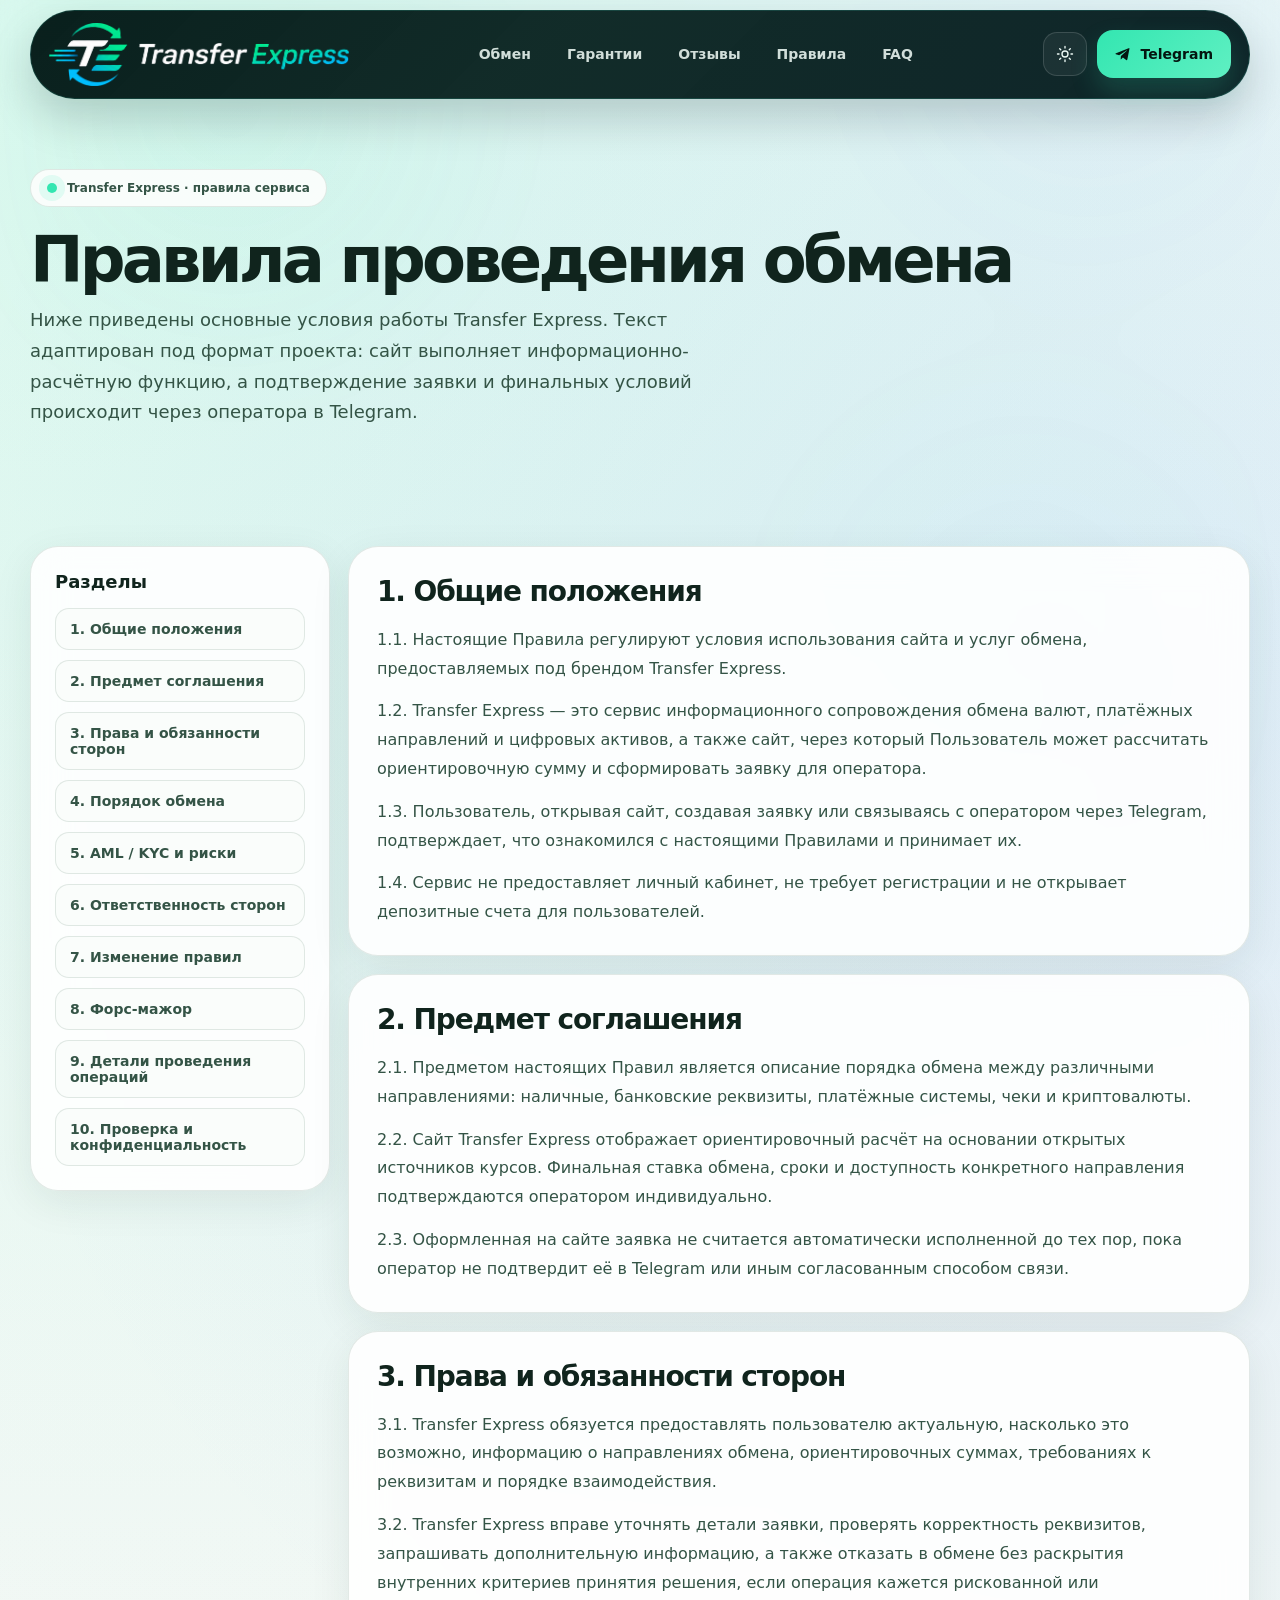
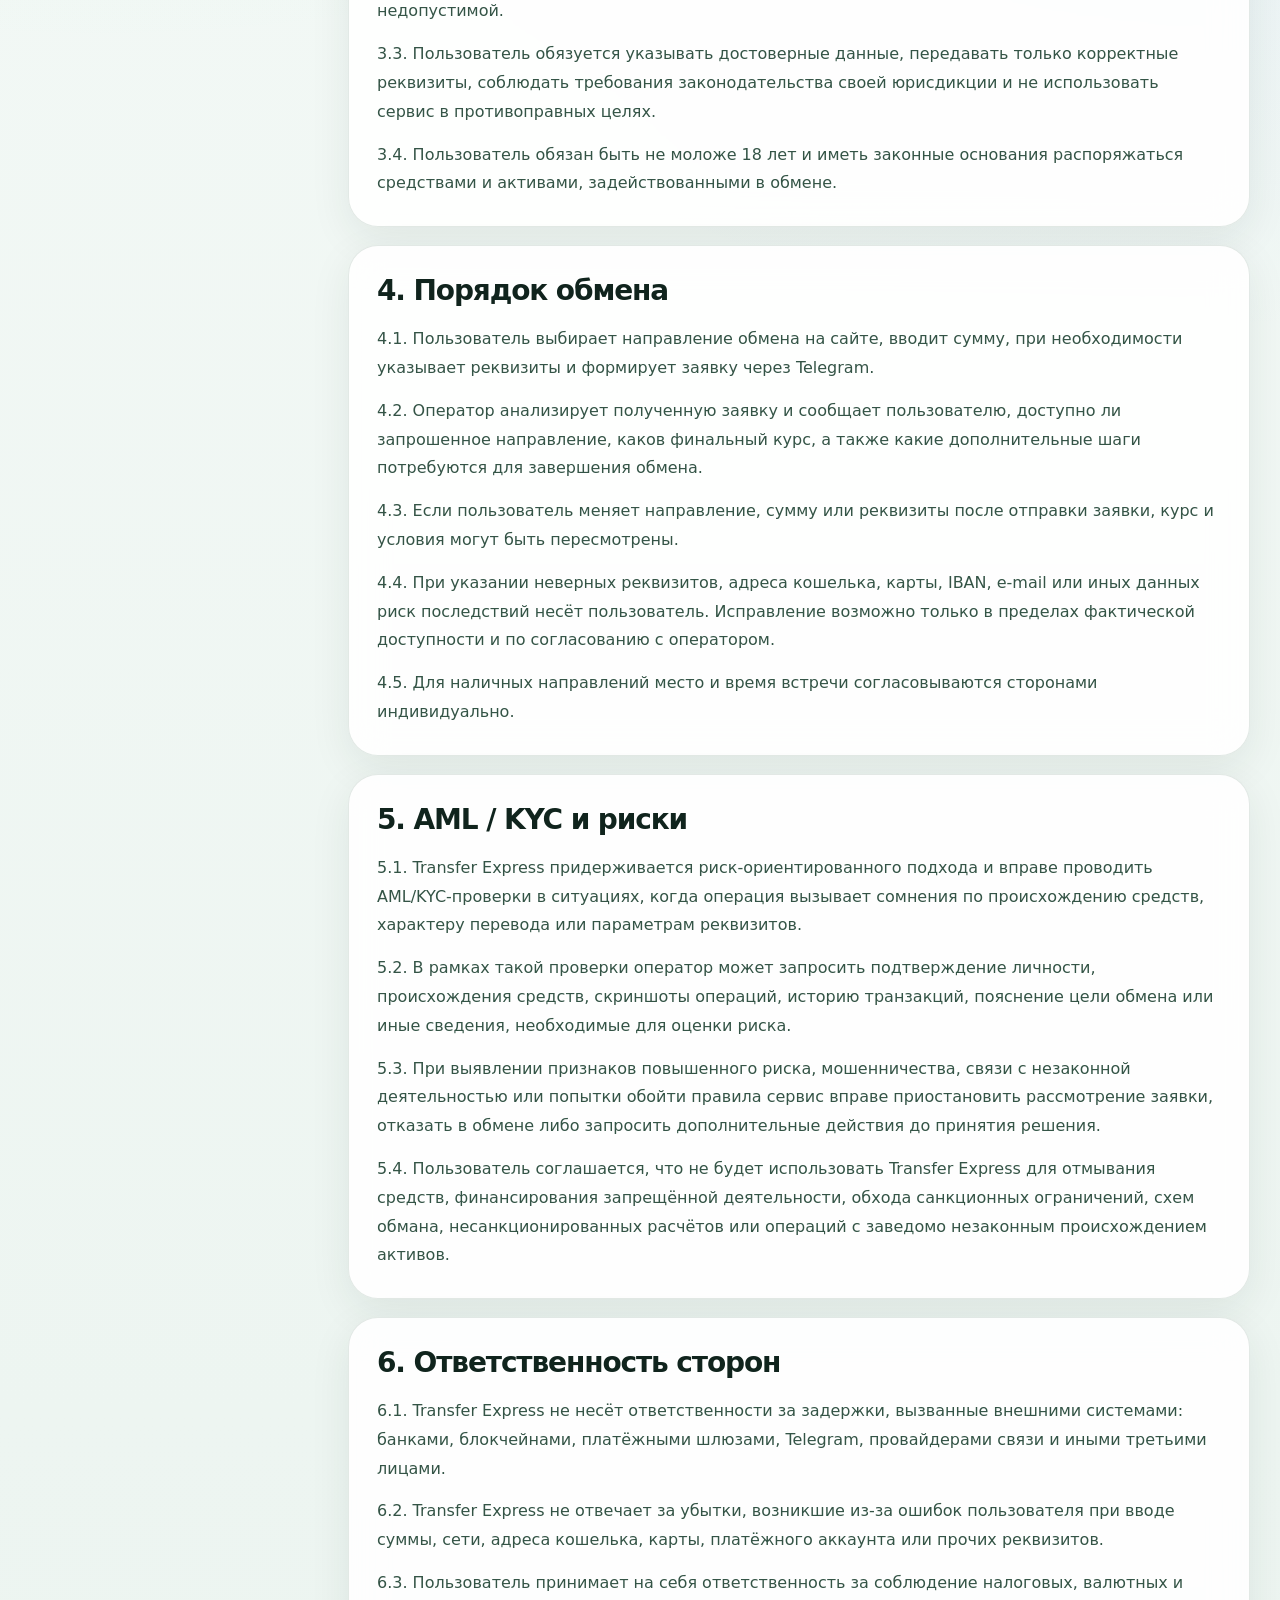
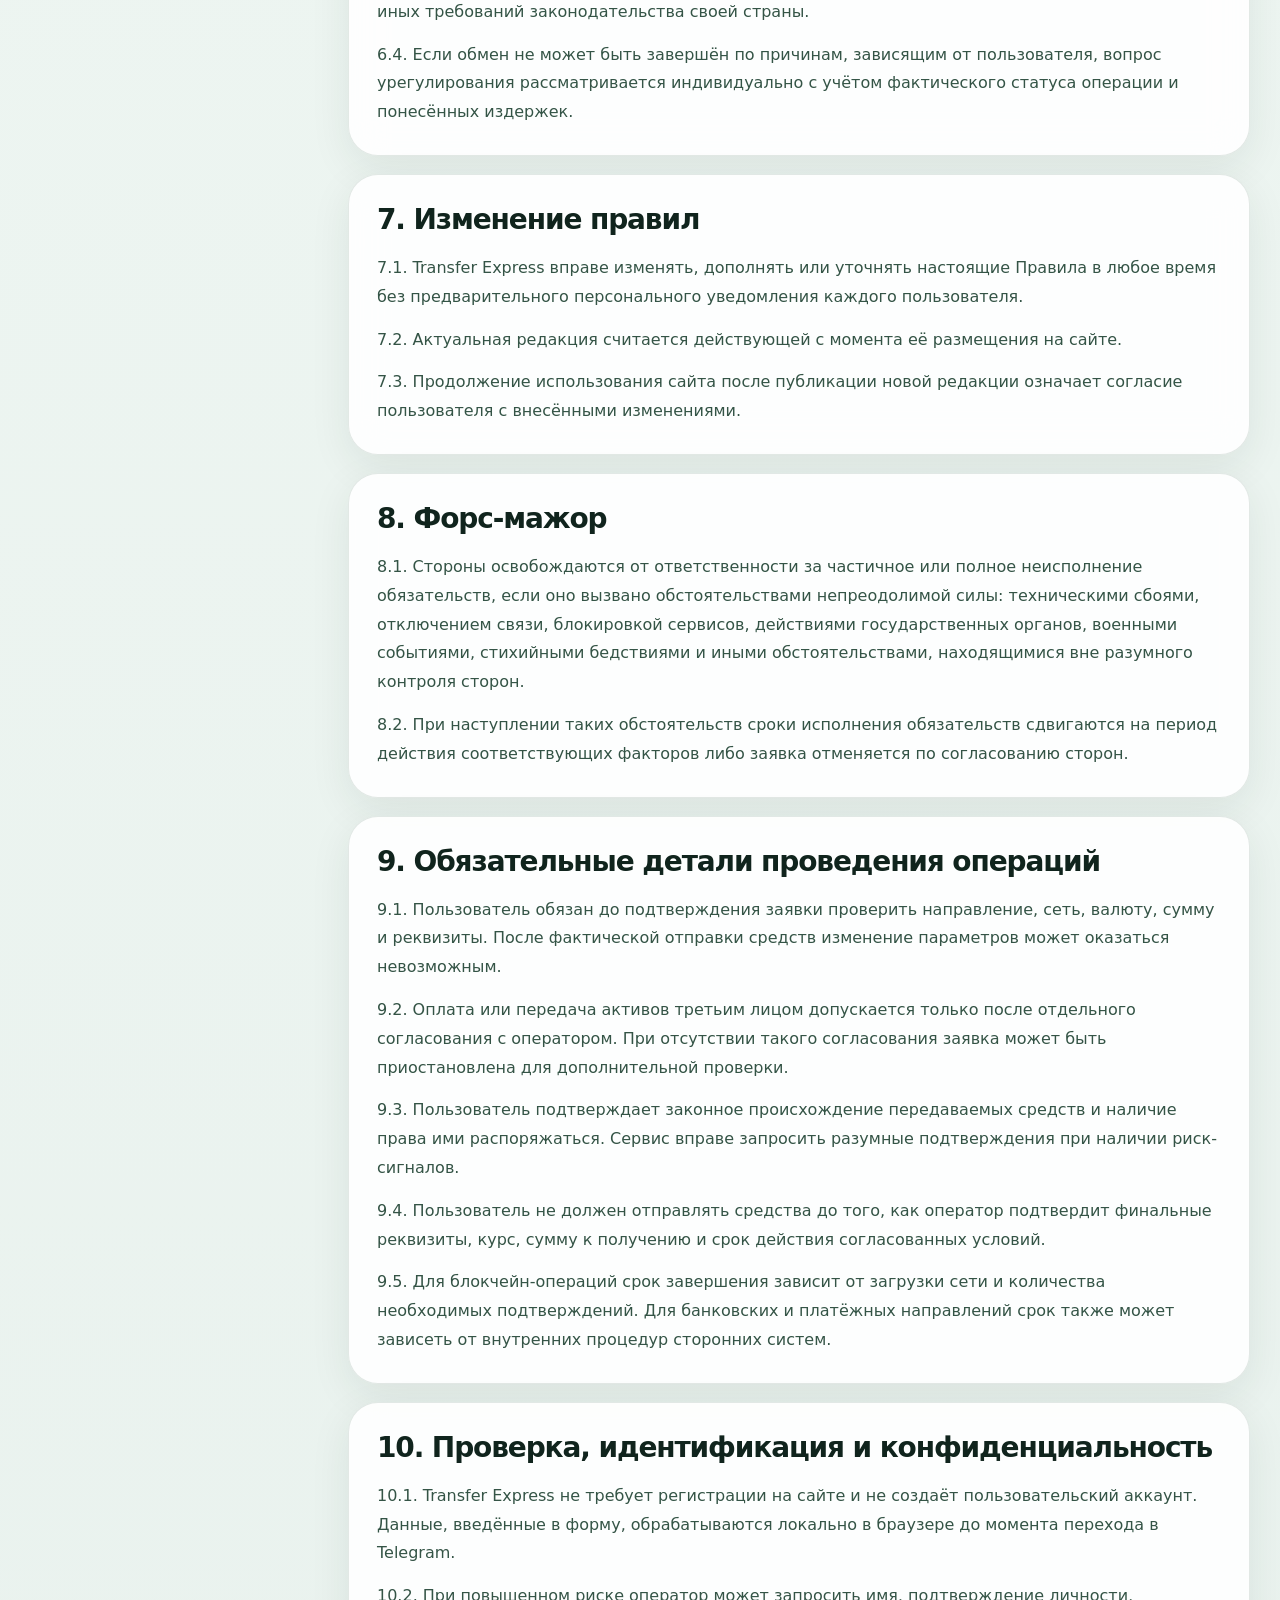
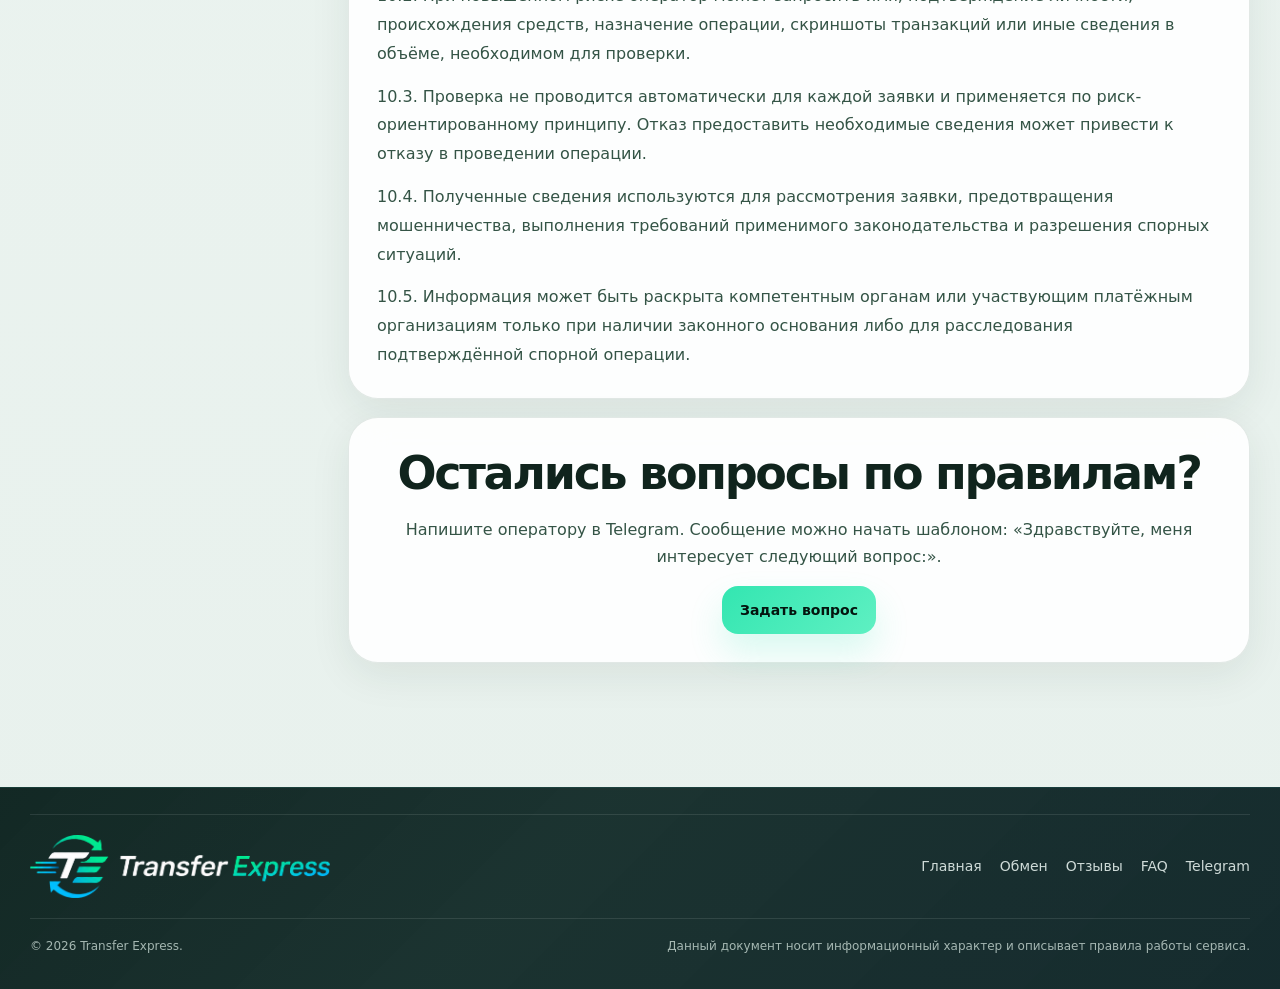
==== commit 1b6042e5: "Add files via upload" ====
--- a/rules.html
+++ b/rules.html
@@ -98,7 +98,7 @@
             <p>4.2. Оператор анализирует полученную заявку и сообщает пользователю, доступно ли запрошенное направление, каков финальный курс, а также какие дополнительные шаги потребуются для завершения обмена.</p>
             <p>4.3. Если пользователь меняет направление, сумму или реквизиты после отправки заявки, курс и условия могут быть пересмотрены.</p>
             <p>4.4. При указании неверных реквизитов, адреса кошелька, карты, IBAN, e-mail или иных данных риск последствий несёт пользователь. Исправление возможно только в пределах фактической доступности и по согласованию с оператором.</p>
-            <p>4.5. Для наличных направлений место и время встречи согласовываются индивидуально в пределах города Рига либо по договорённости сторон.</p>
+            <p>4.5. Для наличных направлений место и время встречи согласовываются сторонами индивидуально.</p>
           </article>
 
           <article class="rules-article" id="aml">
@@ -173,7 +173,7 @@
       </div>
     </div>
     <div class="container footer-bottom">
-      <p>© <span id="currentYear"></span> Transfer Express. Riga, Latvia.</p>
+      <p>© <span id="currentYear"></span> Transfer Express.</p>
       <p>Данный документ носит информационный характер и описывает правила работы сервиса.</p>
     </div>
   </footer>
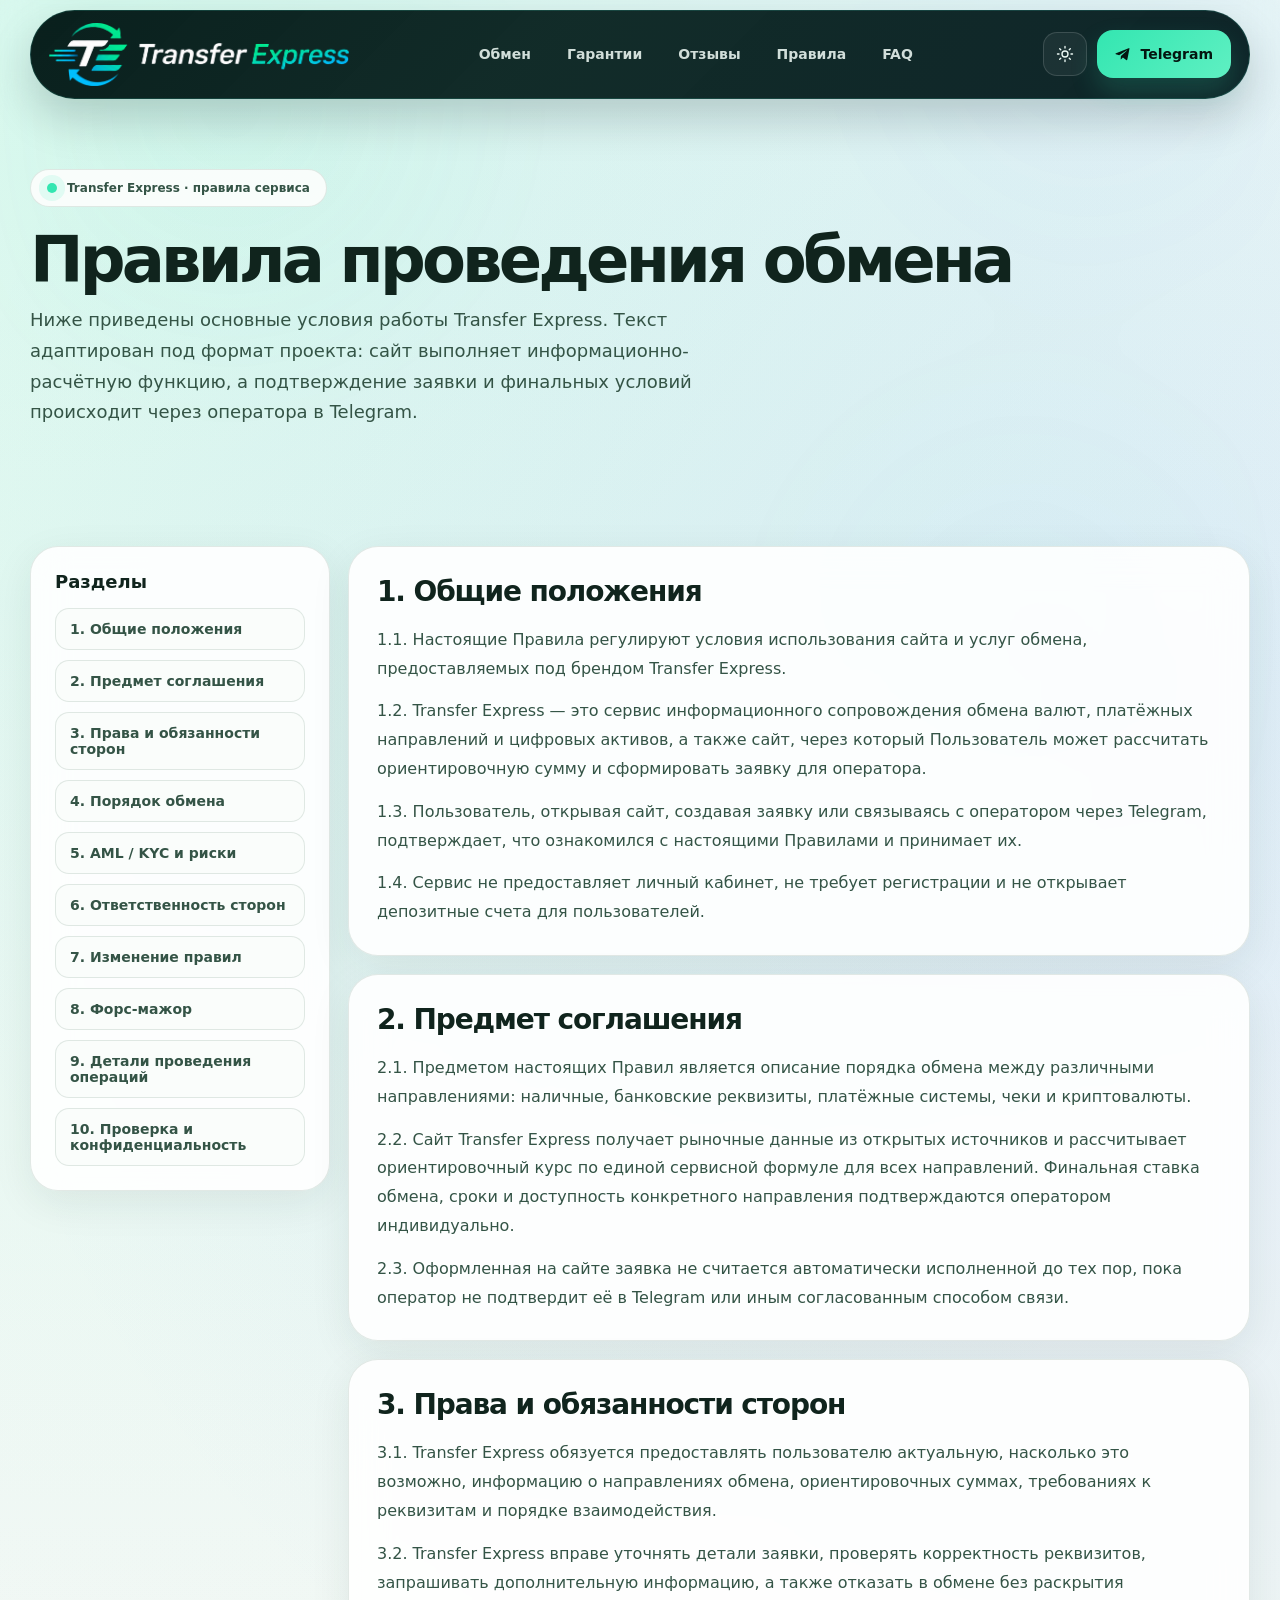
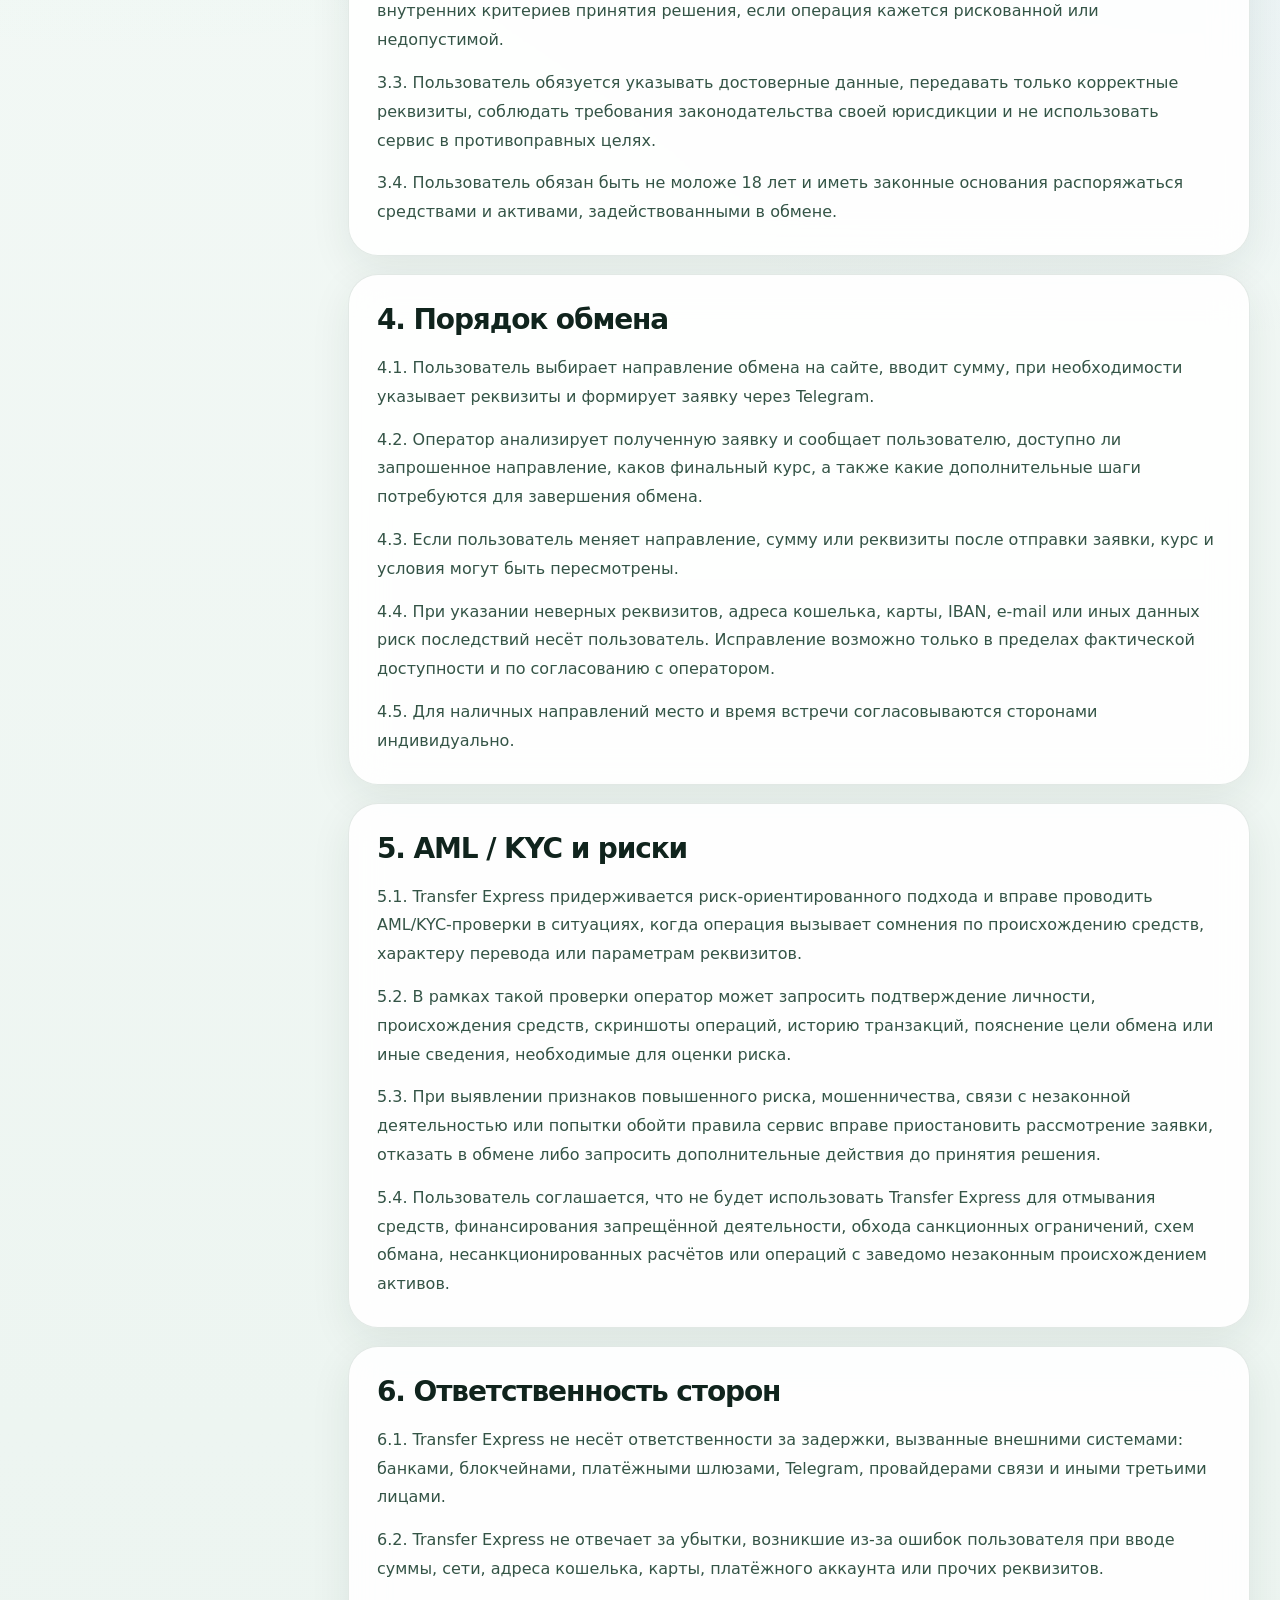
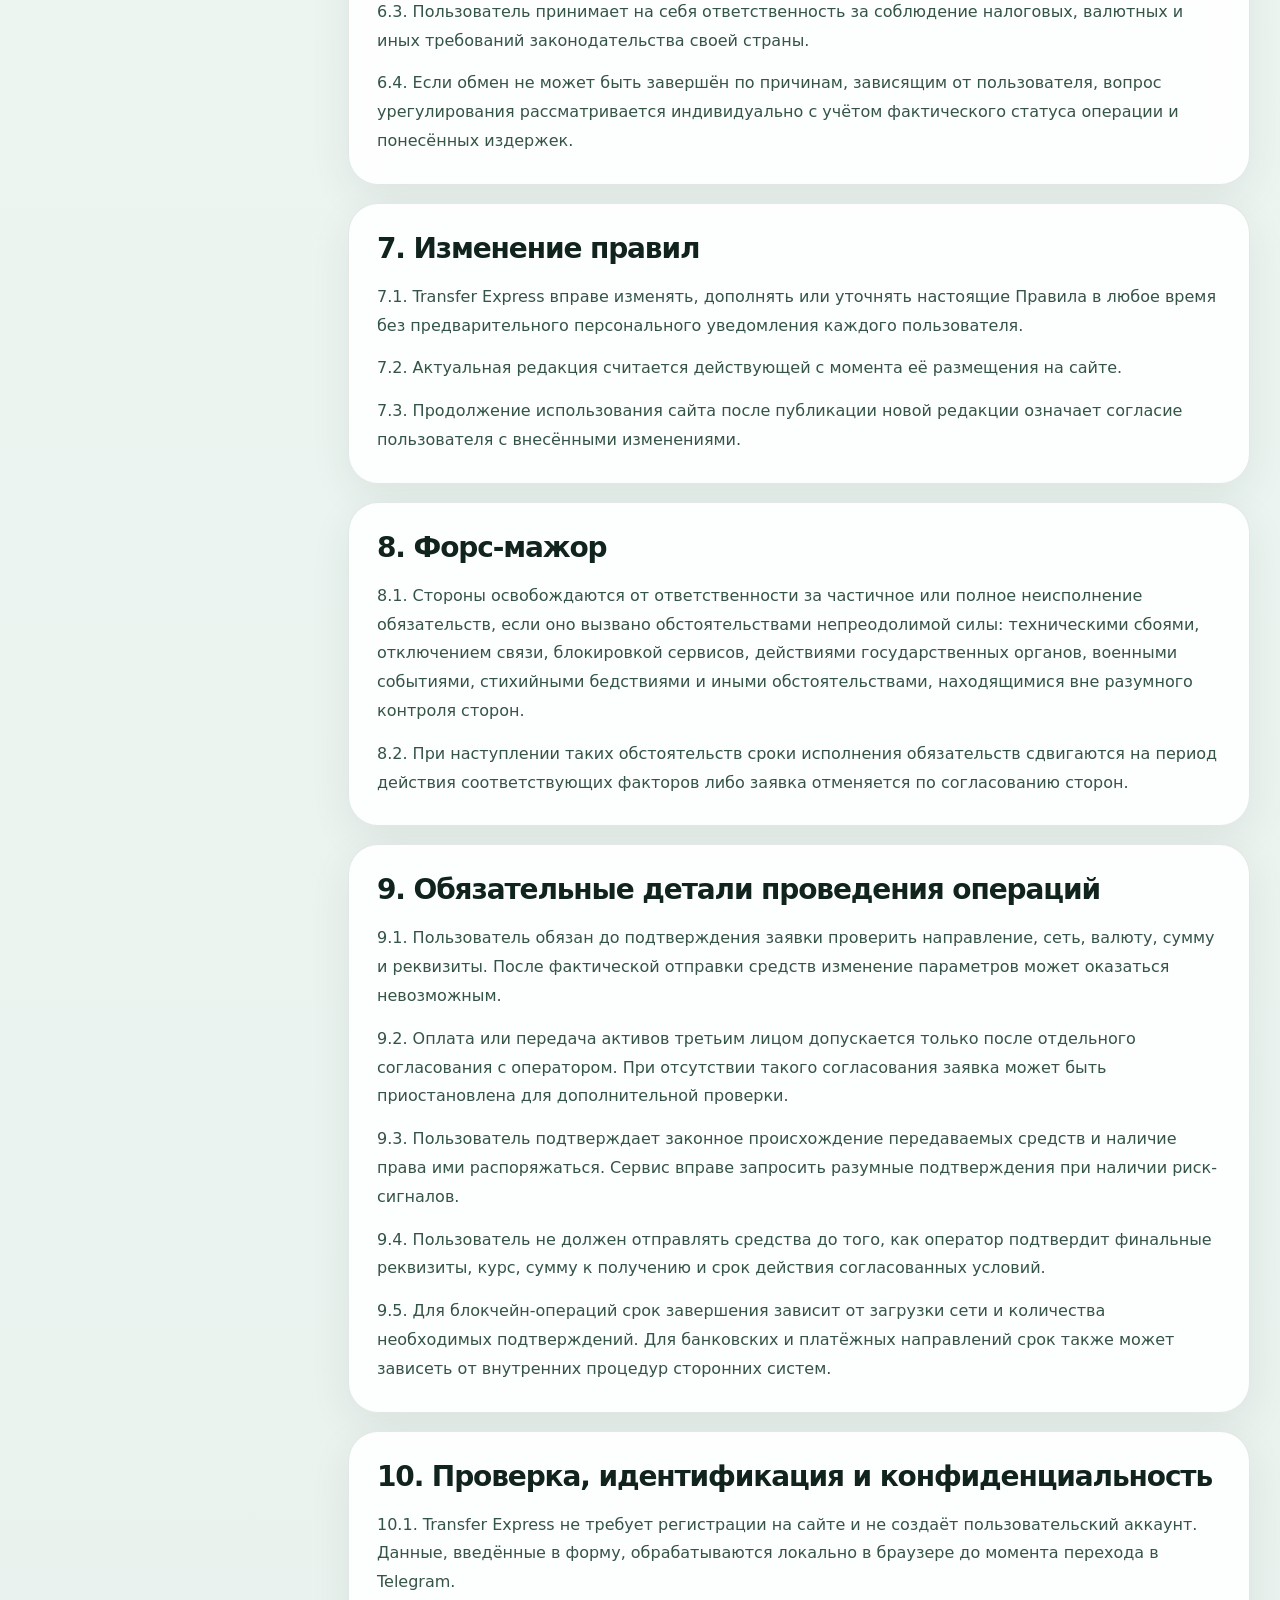
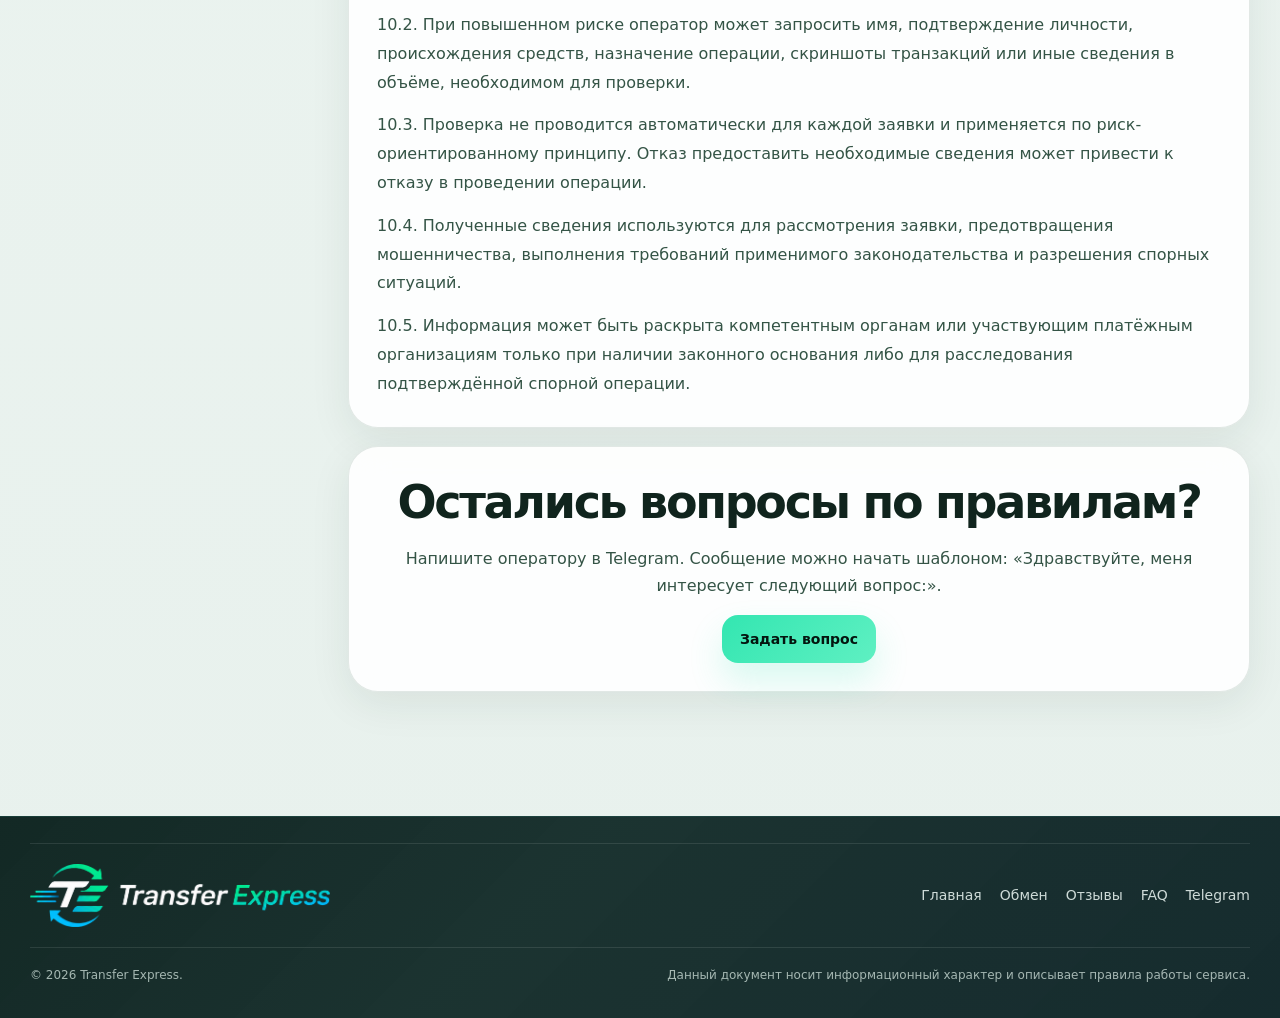
==== commit db5d6119: "Add files via upload" ====
--- a/rules.html
+++ b/rules.html
@@ -80,7 +80,7 @@
           <article class="rules-article" id="subject">
             <h2>2. Предмет соглашения</h2>
             <p>2.1. Предметом настоящих Правил является описание порядка обмена между различными направлениями: наличные, банковские реквизиты, платёжные системы, чеки и криптовалюты.</p>
-            <p>2.2. Сайт Transfer Express отображает ориентировочный расчёт на основании открытых источников курсов. Финальная ставка обмена, сроки и доступность конкретного направления подтверждаются оператором индивидуально.</p>
+            <p>2.2. Сайт Transfer Express получает рыночные данные из открытых источников и рассчитывает ориентировочный курс по единой сервисной формуле для всех направлений. Финальная ставка обмена, сроки и доступность конкретного направления подтверждаются оператором индивидуально.</p>
             <p>2.3. Оформленная на сайте заявка не считается автоматически исполненной до тех пор, пока оператор не подтвердит её в Telegram или иным согласованным способом связи.</p>
           </article>
 
